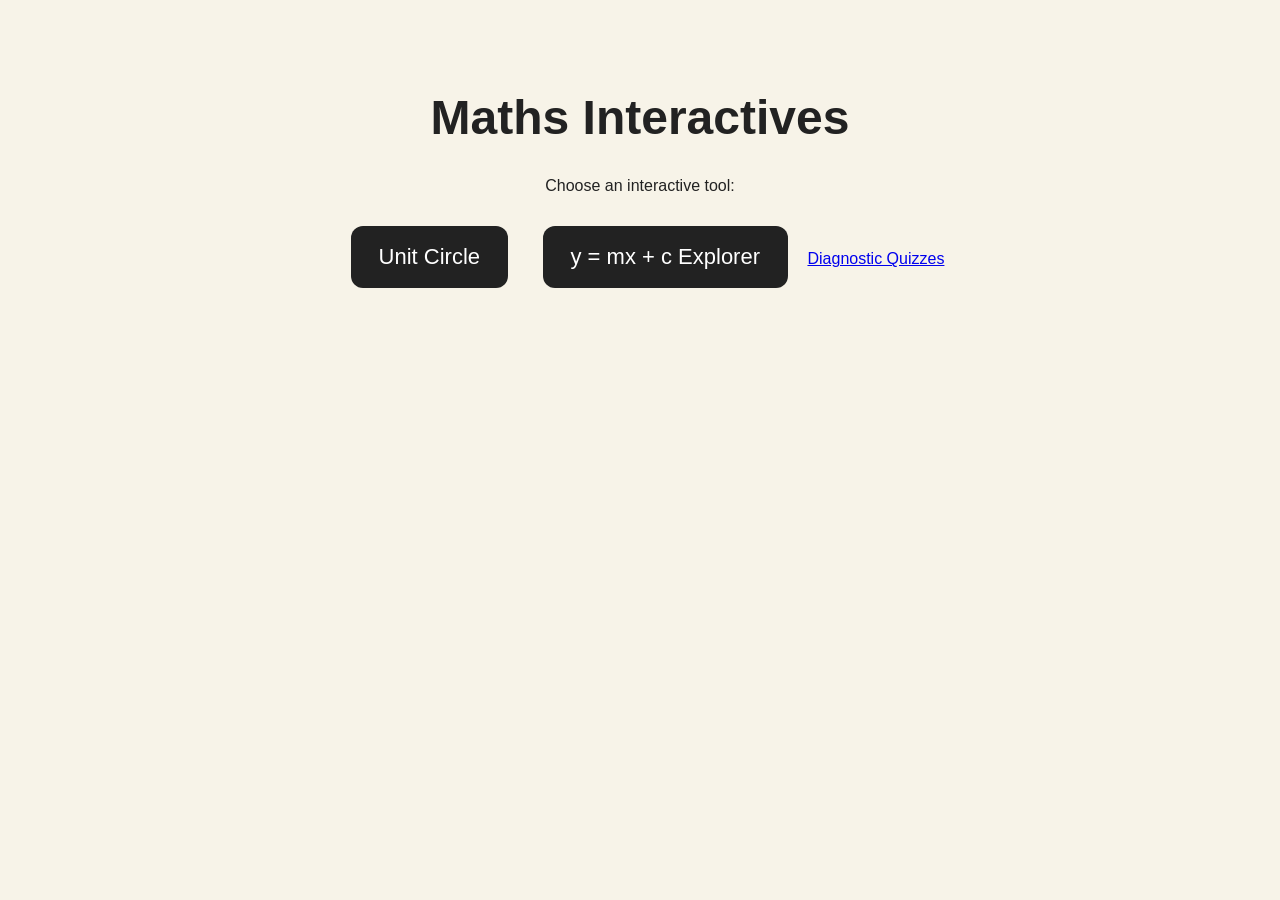
==== index.html @ bba8b6db "Update index.html" ====
<!DOCTYPE html>
<html>
<head>
  <title>Maths Interactives</title>
  <style>
    body {
      font-family: Arial, sans-serif;
      background: #f7f3e8;
      color: #222;
      text-align: center;
      padding: 50px;
    }

    h1 {
      font-size: 48px;
    }

    .button {
      display: inline-block;
      margin: 15px;
      padding: 18px 28px;
      background: #222;
      color: white;
      text-decoration: none;
      border-radius: 12px;
      font-size: 22px;
    }

    .button:hover {
      background: #555;
    }
  </style>
</head>
<body>

  <h1>Maths Interactives</h1>
  <p>Choose an interactive tool:</p>

  <a class="button" href="unit_circle_interactive_v2.html">
    Unit Circle
  </a>

  <a class="button" href="linear_graph_explorer.html">
    y = mx + c Explorer
  </a>
<a href="diagnostic-quizzes/">Diagnostic Quizzes</a>
</body>
</html>
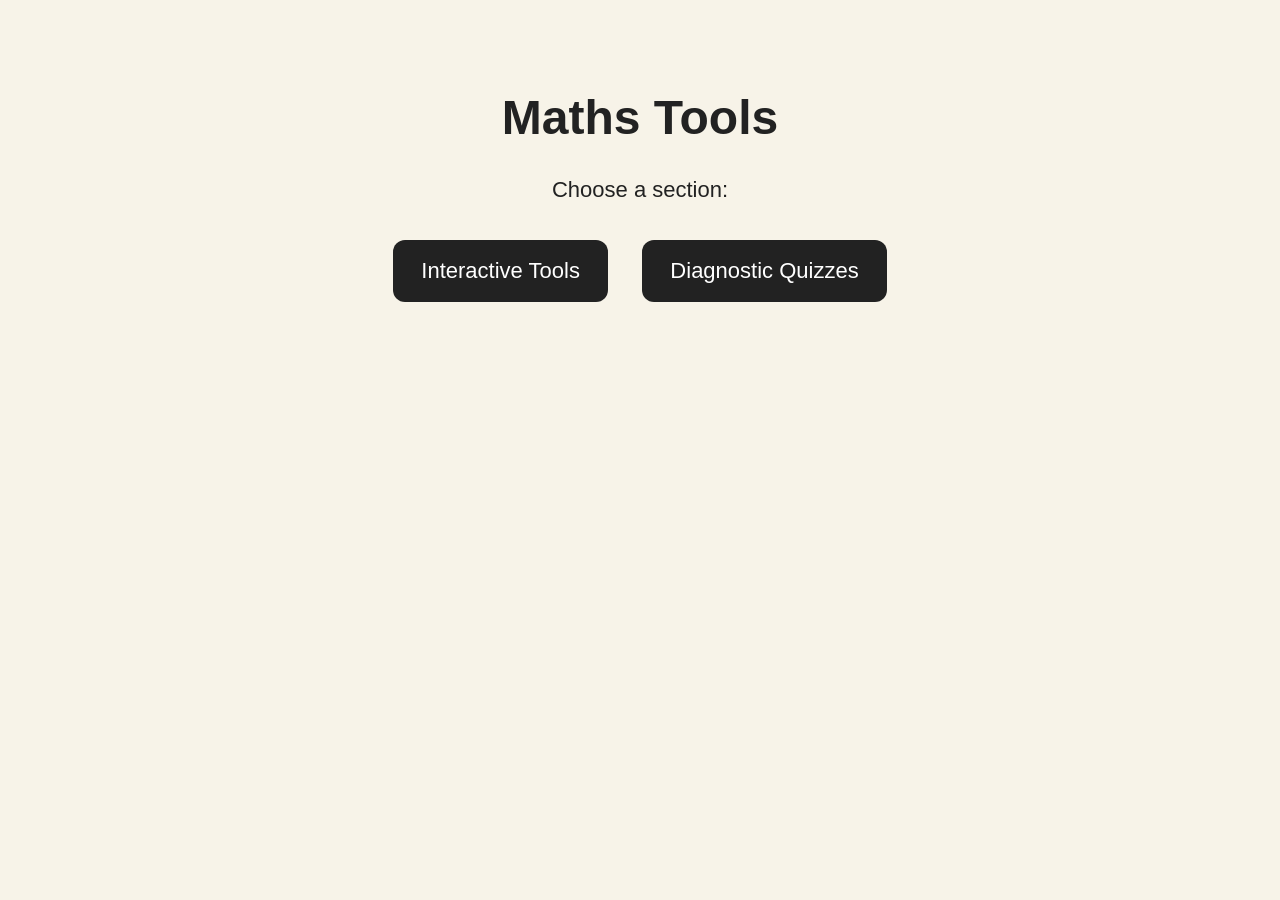
==== commit a8762b93: "Update index.html" ====
--- a/index.html
+++ b/index.html
@@ -1,7 +1,7 @@
 <!DOCTYPE html>
 <html>
 <head>
-  <title>Maths Interactives</title>
+  <title>Maths Tools</title>
   <style>
     body {
       font-family: Arial, sans-serif;
@@ -13,6 +13,10 @@
 
     h1 {
       font-size: 48px;
+    }
+
+    p {
+      font-size: 22px;
     }
 
     .button {
@@ -33,16 +37,16 @@
 </head>
 <body>
 
-  <h1>Maths Interactives</h1>
-  <p>Choose an interactive tool:</p>
+  <h1>Maths Tools</h1>
+  <p>Choose a section:</p>
 
-  <a class="button" href="unit_circle_interactive_v2.html">
-    Unit Circle
+  <a class="button" href="interactives/">
+    Interactive Tools
   </a>
 
-  <a class="button" href="linear_graph_explorer.html">
-    y = mx + c Explorer
+  <a class="button" href="diagnostic-quizzes/">
+    Diagnostic Quizzes
   </a>
-<a href="diagnostic-quizzes/">Diagnostic Quizzes</a>
+
 </body>
 </html>
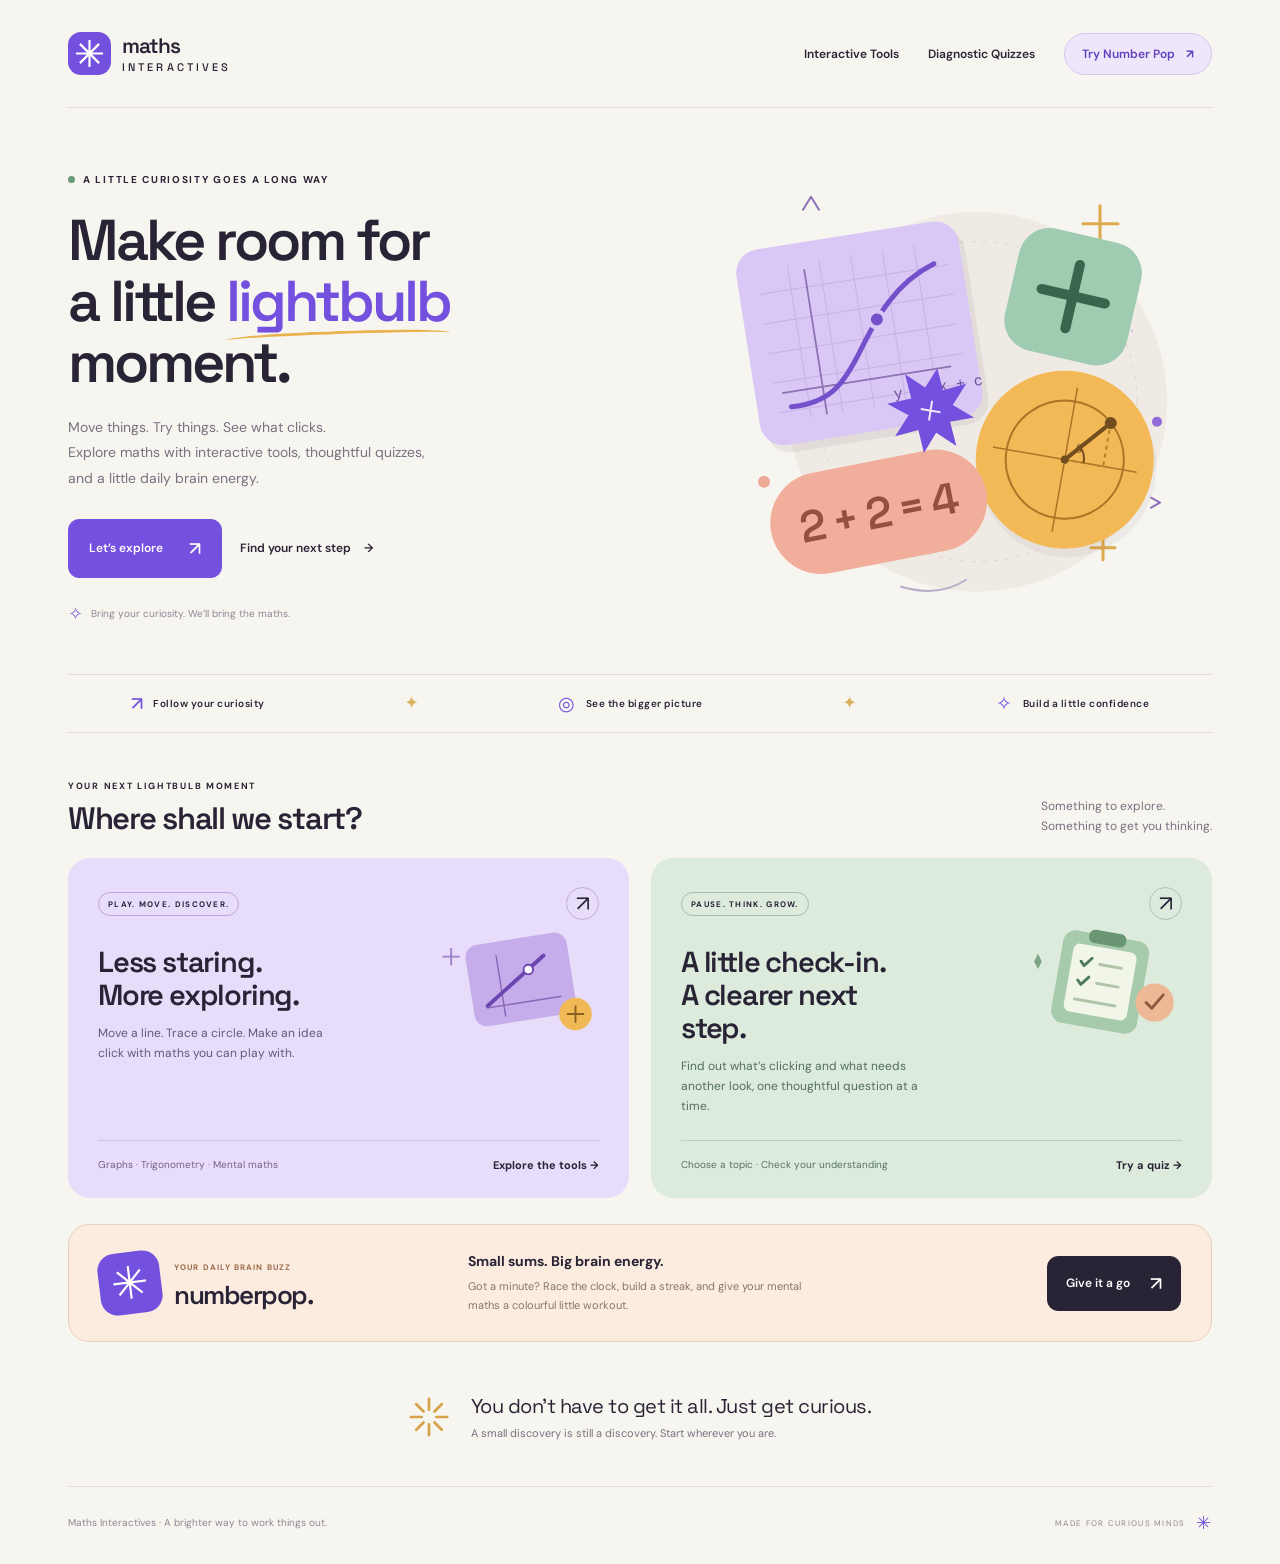
==== commit cb0e6f70: "Give homepage a colourful maths-inspired design" ====
--- a/index.html
+++ b/index.html
@@ -1,52 +1,82 @@
-<!DOCTYPE html>
-<html>
+<!doctype html>
+<html lang="en">
 <head>
-  <title>Maths Tools</title>
+  <meta charset="utf-8">
+  <meta name="viewport" content="width=device-width, initial-scale=1">
+  <meta name="theme-color" content="#f7f5ef">
+  <meta name="description" content="A brighter way to explore maths. Play with interactive tools, uncover your next step with diagnostic quizzes, and give your brain a buzz with Number Pop.">
+  <title>Maths Interactives · Make room for a little lightbulb moment</title>
+  <link rel="preconnect" href="https://fonts.googleapis.com">
+  <link rel="preconnect" href="https://fonts.gstatic.com" crossorigin>
+  <link href="https://fonts.googleapis.com/css2?family=DM+Sans:wght@400;500;600;700&family=Space+Grotesk:wght@400;500;600;700&display=swap" rel="stylesheet">
   <style>
-    body {
-      font-family: Arial, sans-serif;
-      background: #f7f3e8;
-      color: #222;
-      text-align: center;
-      padding: 50px;
-    }
-
-    h1 {
-      font-size: 48px;
-    }
-
-    p {
-      font-size: 22px;
-    }
-
-    .button {
-      display: inline-block;
-      margin: 15px;
-      padding: 18px 28px;
-      background: #222;
-      color: white;
-      text-decoration: none;
-      border-radius: 12px;
-      font-size: 22px;
-    }
-
-    .button:hover {
-      background: #555;
-    }
-  </style>
+    :root{--paper:#f7f5ef;--ink:#292336;--muted:#777180;--purple:#7450df;--lilac:#e7dcfa;--green:#dcebdc;--orange:#f2b44e;--peach:#f6b6a2;--line:#e1ddd5}
+    *{box-sizing:border-box}html{scroll-behavior:smooth}body{margin:0;background:var(--paper);color:var(--ink);font-family:'DM Sans',Arial,sans-serif;-webkit-font-smoothing:antialiased}a{color:inherit}a:focus-visible{outline:3px solid #4b2aa6;outline-offset:6px;border-radius:5px}svg{display:block}::selection{background:#dfcdfa} .wrap{max-width:1224px;padding:0 40px;margin:auto}.skip{position:absolute;top:-80px;left:15px;padding:12px;background:white;z-index:10}.skip:focus{top:12px}.site-header{height:108px;display:flex;align-items:center;justify-content:space-between;border-bottom:1px solid var(--line);gap:20px}.brand{display:flex;align-items:center;gap:11px;text-decoration:none;font-family:'Space Grotesk',Arial,sans-serif;font-weight:600;font-size:21px;letter-spacing:-.9px;line-height:1.1}.brand-icon{width:43px;height:43px;background:var(--purple);border-radius:13px;display:grid;place-items:center;flex-shrink:0}.brand-icon svg{width:29px;height:29px;stroke:#fff;stroke-width:2.4}.brand span span{display:block;font-size:11px;letter-spacing:3.1px;font-weight:500;margin-top:4px}.site-nav{display:flex;gap:29px;align-items:center;font-size:12px;font-weight:600}.site-nav a{text-decoration:none;white-space:nowrap}.site-nav a:hover{color:var(--purple)}.site-nav .nav-pop{border:1px solid #d6c7f1;border-radius:30px;padding:12px 17px;background:#eee6fa;color:#6240bd}.nav-pop b{margin-left:8px}.hero{padding:65px 0 48px;display:grid;grid-template-columns:1.1fr 1fr;gap:32px;align-items:center}.eyebrow{display:flex;align-items:center;gap:8px;font-size:10px;letter-spacing:1.7px;font-weight:700}.eyebrow .dot{width:7px;height:7px;border-radius:50%;background:#6a9b79}.hero h1{font-family:'Space Grotesk',Arial,sans-serif;font-size:clamp(43px,4.5vw,60px);font-weight:600;line-height:1.06;letter-spacing:-3px;margin:24px 0 22px}.hero h1 em{color:var(--purple);font-style:normal;position:relative;display:inline-block}.hero h1 em:after{content:'';position:absolute;left:0;right:0;height:8px;border-top:3px solid #eab24f;border-radius:50%;bottom:-10px;transform:rotate(-2deg)}.hero-copy>p{color:var(--muted);font-size:14px;line-height:1.8;max-width:380px;margin:0}.hero-actions{display:flex;gap:13px;align-items:center;flex-wrap:wrap;margin-top:28px}.button{display:inline-flex;justify-content:space-between;align-items:center;gap:26px;background:var(--purple);border:1px solid var(--purple);border-radius:11px;text-decoration:none;color:white;padding:16px 20px;font-size:12px;font-weight:600;transition:transform .18s,box-shadow .18s,background .18s}.button:hover{background:#6540cc;transform:translateY(-3px);box-shadow:0 7px 0 #7450df1a}.button b{font-size:19px;font-weight:500}.text-link{display:inline-flex;gap:13px;align-items:center;font-size:12px;text-decoration:none;font-weight:600;padding:12px 5px}.text-link:hover{color:var(--purple)}.hero-note{display:flex;gap:8px;align-items:center;margin-top:24px;font-size:10px;color:#8e8596}.hero-note span{color:#8b68d6;font-size:18px}.hero-art{width:100%;max-width:500px;justify-self:end;overflow:visible;aspect-ratio:1.12}.art-float{animation:bob 7s ease-in-out infinite;transform-box:fill-box;transform-origin:center}.art-float.slow{animation-delay:-3s;animation-duration:8s}.art-float.fast{animation-delay:-5s;animation-duration:6s}@keyframes bob{0%,100%{transform:translateY(0)}50%{transform:translateY(-7px)}}.ribbon{border-top:1px solid var(--line);border-bottom:1px solid var(--line);padding:16px 0;display:flex;justify-content:space-around;align-items:center;gap:15px;font-size:10px;font-weight:600;letter-spacing:.5px}.ribbon span{display:flex;align-items:center;gap:10px}.ribbon b{font-size:19px;color:var(--purple);font-weight:500}.ribbon .ribbon-star{color:#d8b25e;font-size:15px}.section-head{display:flex;justify-content:space-between;align-items:end;gap:20px;margin:47px 0 22px}.section-head h2{font-family:'Space Grotesk',Arial,sans-serif;font-size:31px;letter-spacing:-1.3px;line-height:1.15;margin:9px 0 0;font-weight:600}.section-head>p{font-size:12px;color:var(--muted);line-height:1.7;margin:0;max-width:235px}.tiny-label{font-size:9px;letter-spacing:1.7px;font-weight:700}.path-grid{display:grid;grid-template-columns:1fr 1fr;gap:22px}.path-card{border-radius:22px;position:relative;text-decoration:none;padding:29px 30px 26px;display:flex;flex-direction:column;overflow:hidden;transition:transform .2s,box-shadow .2s;min-height:312px}.path-card:hover{transform:translateY(-5px);box-shadow:0 12px 0 #2923360a}.tools-card{background:var(--lilac)}.quiz-card{background:var(--green)}.card-top{display:flex;justify-content:space-between;align-items:center;gap:10px}.category{font-size:8px;letter-spacing:1.3px;font-weight:700;border:1px solid #bba3df;padding:6px 9px;border-radius:20px}.quiz-card .category{border-color:#9fbea5}.round-arrow{display:grid;place-items:center;width:33px;height:33px;border:1px solid #c1acd9;border-radius:50%;font-size:22px}.quiz-card .round-arrow{border-color:#abc4af}.card-art{height:110px;position:absolute;width:178px;right:20px;top:69px;pointer-events:none}.path-card h3{font-family:'Space Grotesk',Arial,sans-serif;font-size:29px;letter-spacing:-1.2px;line-height:1.13;max-width:245px;margin:26px 0 11px;font-weight:600}.path-card>p{max-width:285px;font-size:12px;line-height:1.7;color:#655976;margin:0 0 23px;padding-right:35px;position:relative}.quiz-card>p{color:#536e5c}.card-bottom{margin-top:auto;border-top:1px solid #cfc0e4;padding-top:17px;display:flex;justify-content:space-between;align-items:center;gap:10px;font-size:10px;color:#756083}.card-bottom strong{font-size:11px;color:var(--ink);white-space:nowrap}.quiz-card .card-bottom{border-color:#bad1bd;color:#58745e}.featured{display:grid;grid-template-columns:1fr 1.35fr .65fr;gap:24px;align-items:center;margin:26px 0 40px;border:1px solid #e8cebd;background:#fbecdf;border-radius:21px;padding:27px 30px;position:relative;overflow:hidden}.featured-identity{display:flex;gap:13px;align-items:center}.featured-mark{width:62px;height:62px;border-radius:17px;background:var(--purple);display:grid;place-items:center;color:#fff;font-size:45px;transform:rotate(-7deg);font-family:'Space Grotesk',Arial,sans-serif;flex-shrink:0}.featured-identity h2{font-family:'Space Grotesk',Arial,sans-serif;font-size:26px;letter-spacing:-1.5px;margin:3px 0 0;font-weight:600}.featured .tiny-label{font-size:8px;color:#9b6a4b;letter-spacing:1.1px}.featured-copy h3{font-size:14px;margin:0 0 7px}.featured-copy p{font-size:11px;color:#8d7465;line-height:1.7;margin:0;max-width:340px}.featured .button{justify-self:end;white-space:nowrap;background:var(--ink);border-color:var(--ink);padding:14px 18px;gap:20px}.featured .button:hover{background:#493953;box-shadow:0 7px 0 #2923360c}.closing{display:flex;gap:22px;align-items:center;justify-content:center;margin:50px 0 44px}.closing svg{width:40px;height:40px;flex-shrink:0}.closing p{font-family:'Space Grotesk',Arial,sans-serif;font-size:20px;letter-spacing:-.5px;line-height:1.4;margin:0}.closing small{font-family:'DM Sans',Arial,sans-serif;display:block;font-size:11px;color:var(--muted);letter-spacing:0;margin-top:6px}.footer{border-top:1px solid var(--line);padding:24px 0 29px;display:flex;align-items:center;justify-content:space-between;font-size:10px;color:#8e8595;gap:20px}.footer a{text-decoration:none}.footer a:hover{color:var(--purple)}.footer span:last-child{font-size:8px;letter-spacing:1.3px;display:flex;gap:10px;align-items:center}.footer b{color:var(--purple);font-size:18px;font-weight:400}
+    @media(min-width:1400px){.hero{padding-top:75px;padding-bottom:60px}.hero h1{font-size:64px}.hero-art{max-width:510px}}@media(max-width:1050px){.wrap{padding:0 28px}.hero{gap:12px}.hero h1{font-size:49px}.card-art{width:128px;right:10px}.path-card h3{max-width:230px;font-size:27px}.path-card>p{max-width:265px;padding-right:30px}.featured{grid-template-columns:1fr 1.1fr;gap:24px}.featured .button{grid-column:2;justify-self:start;margin-top:-8px}.featured-identity{grid-row:1 / 3}.site-nav{gap:20px}}
+    @media(max-width:760px){.wrap{padding:0 22px}.site-header{height:95px}.brand{font-size:18px}.brand span span{font-size:9px}.brand-icon{width:37px;height:37px}.site-nav{gap:15px;font-size:10px}.site-nav .nav-pop{display:none}.hero{grid-template-columns:1fr;padding:45px 0 32px}.hero-copy{max-width:520px}.hero h1{font-size:53px;max-width:500px}.hero-copy>p{max-width:410px}.hero-art{max-width:420px;justify-self:center;margin-top:8px;max-height:330px}.hero-note{margin-top:17px}.ribbon{font-size:8px;gap:8px;justify-content:space-between}.ribbon span{gap:5px}.ribbon b{font-size:16px}.ribbon .ribbon-star{display:none}.section-head{margin-top:37px}.section-head h2{font-size:29px}.section-head>p{max-width:175px;font-size:10px}.path-card{padding:24px 22px;min-height:338px}.card-art{position:relative;top:auto;right:auto;height:70px;width:130px;margin:12px 0 0 auto}.path-card h3{margin:0 0 10px;font-size:27px}.path-card>p{padding:0;max-width:100%;font-size:11px}.card-bottom{font-size:8px;flex-wrap:wrap}.card-bottom strong{font-size:10px}.featured{padding:24px}.featured-identity{gap:10px}.featured-mark{width:48px;height:48px;font-size:36px}.featured-identity h2{font-size:23px}.featured-copy h3{font-size:12px}.featured-copy p{font-size:10px}.closing{margin:35px 0}.closing p{font-size:18px}}
+    @media(max-width:500px){.wrap{padding:0 20px}.site-header{height:auto;min-height:90px;flex-wrap:wrap;padding:20px 0;gap:17px}.brand{font-size:19px}.site-nav{gap:17px;font-size:11px;margin-left:auto}.site-nav a span{display:none}.hero{padding-top:34px}.eyebrow{font-size:8px;letter-spacing:1.2px}.hero h1{font-size:45px;letter-spacing:-2.4px;margin-top:20px}.hero-copy>p{font-size:13px;max-width:320px}.hero-actions{margin-top:23px;gap:12px}.button{padding:14px 16px;font-size:11px;gap:20px}.text-link{font-size:11px;gap:8px}.hero-art{max-height:290px;margin-top:0}.ribbon{flex-wrap:wrap;justify-content:center;gap:10px 22px;padding:14px 0}.ribbon span{font-size:8px}.section-head{align-items:start}.section-head>p{display:none}.path-grid{grid-template-columns:1fr;gap:17px}.path-card{min-height:292px;padding:24px}.card-art{position:absolute;width:145px;height:100px;top:67px;right:15px;margin:0}.path-card h3{margin-top:26px;max-width:210px;font-size:28px}.path-card>p{max-width:235px;font-size:11px;padding-right:20px;line-height:1.75}.card-bottom{flex-wrap:nowrap;font-size:8px}.featured{grid-template-columns:1fr;gap:20px;margin-top:19px;padding:25px}.featured-identity{grid-row:auto}.featured .button{grid-column:1;justify-self:stretch;margin-top:0}.featured-copy h3{font-size:14px}.featured-copy p{font-size:12px}.featured .tiny-label{font-size:8px}.featured-identity h2{font-size:28px}.closing{gap:15px;justify-content:start}.closing p{font-size:17px}.closing small{font-size:10px;line-height:1.7}.closing svg{width:32px}.footer{align-items:start;gap:17px;flex-direction:column;font-size:9px}.footer span:last-child{font-size:7px}}
+    @media(prefers-reduced-motion:reduce){html{scroll-behavior:auto}*,*:before,*:after{animation:none!important;transition:none!important}}
+  @media(max-width:390px){.path-card .card-art{width:105px;right:8px}.path-card h3{max-width:180px;font-size:26px}.path-card>p{max-width:225px}.card-bottom{flex-wrap:wrap;gap:10px}.site-nav{width:100%;justify-content:flex-end;margin-top:-5px}}
+</style>
 </head>
 <body>
-
-  <h1>Maths Tools</h1>
-  <p>Choose a section:</p>
-
-  <a class="button" href="interactives/">
-    Interactive Tools
-  </a>
-
-  <a class="button" href="diagnostic-quizzes/">
-    Diagnostic Quizzes
-  </a>
-
+<a class="skip" href="#main">Skip to content</a>
+<div class="wrap">
+  <header class="site-header">
+    <a class="brand" href="./" aria-label="Maths Interactives home"><span class="brand-icon" aria-hidden="true"><svg viewBox="0 0 32 32" fill="none"><path d="M16 1v30M1 16h30M5.4 5.4l21.2 21.2M5.4 26.6L26.6 5.4"/></svg></span><span>maths<span>INTERACTIVES</span></span></a>
+    <nav class="site-nav" aria-label="Main navigation"><a href="interactives/"><span>Interactive </span>Tools</a><a href="diagnostic-quizzes/"><span>Diagnostic </span>Quizzes</a><a class="nav-pop" href="interactives/number-pop.html">Try Number Pop <b aria-hidden="true">↗</b></a></nav>
+  </header>
+  <main id="main">
+    <section class="hero" aria-labelledby="hero-title">
+      <div class="hero-copy">
+        <div class="eyebrow"><span class="dot" aria-hidden="true"></span> A LITTLE CURIOSITY GOES A LONG WAY</div>
+        <h1 id="hero-title">Make room for<br>a little <em>lightbulb</em><br>moment.</h1>
+        <p>Move things. Try things. See what clicks.<br>Explore maths with interactive tools, thoughtful quizzes, and a little daily brain energy.</p>
+        <div class="hero-actions"><a class="button" href="interactives/">Let’s explore <b aria-hidden="true">↗</b></a><a class="text-link" href="diagnostic-quizzes/">Find your next step <span aria-hidden="true">→</span></a></div>
+        <div class="hero-note"><span aria-hidden="true">✧</span> Bring your curiosity. We’ll bring the maths.</div>
+      </div>
+      <svg class="hero-art" viewBox="0 0 500 445" fill="none" aria-hidden="true">
+        <defs><pattern id="dots" width="19" height="19" patternUnits="userSpaceOnUse"><circle cx="2" cy="2" r="1.2" fill="#cdbfe0"/></pattern><clipPath id="curveclip"><rect x="20" y="20" width="192" height="154" rx="15"/></clipPath></defs>
+        <circle cx="265" cy="225" r="190" fill="#efebe4"/><circle cx="265" cy="225" r="160" stroke="#ded6ca" stroke-dasharray="4 7"/>
+        <path d="M388 29v35m-17-17h35M391 359v24m-12-12h24" stroke="#dcaa4c" stroke-width="3" stroke-linecap="round"/>
+        <circle cx="52" cy="305" r="6" fill="#ecab97"/><circle cx="445" cy="245" r="5" fill="#916bd7"/>
+        <rect x="363" y="89" width="75" height="75" fill="url(#dots)"/>
+        <g class="art-float slow"><g transform="translate(35 58) rotate(-9 110 100)"><rect x="5" y="8" width="225" height="198" rx="24" fill="#30233d" opacity=".07"/><rect width="225" height="198" rx="24" fill="#d9c8f5"/><g clip-path="url(#curveclip)" stroke="#b39ad8" stroke-width="1"><path d="M20 45h192M20 75h192M20 105h192M20 135h192M20 165h192M52 20v154M84 20v154M116 20v154M148 20v154M180 20v154" opacity=".5"/></g><path d="M27 146h171M68 174V27" stroke="#8d73b1" stroke-width="1.8"/><path d="M34 161C73 163 89 147 111 116S156 55 197 42" stroke="#7450cb" stroke-width="5" stroke-linecap="round"/><circle cx="132" cy="88" r="8" fill="#7450cb" stroke="#d9c8f5" stroke-width="4"/><text x="137" y="169" fill="#6a4f9d" font-size="15" font-family="monospace">y = mx + c</text></g></g>
+        <g class="art-float"><g transform="translate(298 58) rotate(13 65 65)"><rect width="125" height="125" rx="31" fill="#9fcbb0"/><path d="M62 30v65M30 62h65" stroke="#37664c" stroke-width="10" stroke-linecap="round"/></g></g>
+        <g class="art-float fast"><g transform="translate(264 195) rotate(10 95 87)"><rect x="4" y="7" width="178" height="179" rx="90" fill="#30233d" opacity=".05"/><circle cx="89" cy="89" r="89" fill="#f3b957"/><circle cx="89" cy="89" r="59" stroke="#ac7526" stroke-width="2"/><path d="M16 89h146M89 16v146" stroke="#ac7526" stroke-width="1.5"/><path d="M89 89l39-44" stroke="#724d1d" stroke-width="4" stroke-linecap="round"/><path d="M89 89h39V45" stroke="#b6812c" stroke-width="2" stroke-dasharray="4 4"/><path d="M108 89a19 19 0 0 0-6-15" stroke="#724d1d" stroke-width="2"/><circle cx="128" cy="45" r="6" fill="#724d1d"/><circle cx="89" cy="89" r="4" fill="#724d1d"/><text x="98" y="80" font-size="13" fill="#724d1d" font-family="serif">θ</text></g></g>
+        <g class="art-float"><g transform="translate(57 284) rotate(-11 110 50)"><rect width="219" height="102" rx="51" fill="#f1ae9b"/><text x="109" y="67" text-anchor="middle" font-family="'Space Grotesk',sans-serif" font-size="44" font-weight="600" letter-spacing="-2" fill="#964f40">2 + 2 = 4</text></g></g>
+        <g transform="translate(220 225) rotate(9)"><path d="M0-34l9 21 22-10-10 23 23 9-23 8 10 23-22-10L0 52l-9-22-22 10 10-23-23-8 23-9-10-23 22 10z" fill="#7450df"/><path d="M-10 9h20M0-1v20" stroke="#f0e6ff" stroke-width="2"/></g>
+        <path d="M91 33l8-13 8 13M439 321l9 5-9 5" stroke="#8d70b7" stroke-width="2" stroke-linecap="round" stroke-linejoin="round"/><path d="M189 410q38 11 65-7" stroke="#b9adca" stroke-width="2" stroke-linecap="round"/>
+      </svg>
+    </section>
+    <div class="ribbon" aria-label="Ways to learn"><span><b aria-hidden="true">↗</b> Follow your curiosity</span><span class="ribbon-star" aria-hidden="true">✦</span><span><b aria-hidden="true">◎</b> See the bigger picture</span><span class="ribbon-star" aria-hidden="true">✦</span><span><b aria-hidden="true">✧</b> Build a little confidence</span></div>
+    <section aria-labelledby="path-title">
+      <div class="section-head"><div><div class="tiny-label">YOUR NEXT LIGHTBULB MOMENT</div><h2 id="path-title">Where shall we start?</h2></div><p>Something to explore.<br>Something to get you thinking.</p></div>
+      <div class="path-grid">
+        <a class="path-card tools-card" href="interactives/">
+          <div class="card-top"><span class="category">PLAY. MOVE. DISCOVER.</span><span class="round-arrow" aria-hidden="true">↗</span></div>
+          <svg class="card-art" viewBox="0 0 180 115" fill="none" aria-hidden="true"><g transform="rotate(-9 90 60)"><rect x="38" y="12" width="107" height="86" rx="13" fill="#c4adea"/><path d="M52 79h79M70 26v65" stroke="#8965b6" stroke-width="1.5"/><path d="M53 77l66-43" stroke="#6b45b1" stroke-width="4" stroke-linecap="round"/><circle cx="101" cy="46" r="5" fill="#faf6ff" stroke="#6b45b1" stroke-width="2"/></g><circle cx="148" cy="91" r="17" fill="#f1b956"/><path d="M148 82v18m-9-9h18" stroke="#8a5f21" stroke-width="2"/><path d="M18 22v18m-9-9h18" stroke="#a083ce" stroke-width="2"/></svg>
+          <h3>Less staring.<br>More exploring.</h3>
+          <p>Move a line. Trace a circle. Make an idea click with maths you can play with.</p>
+          <div class="card-bottom"><span>Graphs · Trigonometry · Mental maths</span><strong>Explore the tools <span aria-hidden="true">→</span></strong></div>
+        </a>
+        <a class="path-card quiz-card" href="diagnostic-quizzes/">
+          <div class="card-top"><span class="category">PAUSE. THINK. GROW.</span><span class="round-arrow" aria-hidden="true">↗</span></div>
+          <svg class="card-art" viewBox="0 0 180 115" fill="none" aria-hidden="true"><g transform="rotate(10 90 55)"><rect x="42" y="9" width="91" height="98" rx="13" fill="#a7c9ac"/><rect x="54" y="22" width="67" height="72" rx="7" fill="#f1f6e8"/><path d="M64 40l4 4 7-9M64 60l4 4 7-9" stroke="#507b5b" stroke-width="3" stroke-linecap="round" stroke-linejoin="round"/><path d="M84 40h23M84 60h23M64 80h43" stroke="#afc4a8" stroke-width="3" stroke-linecap="round"/><rect x="68" y="5" width="39" height="14" rx="6" fill="#6b9673"/></g><circle cx="144" cy="79" r="20" fill="#eeb897"/><path d="M135 79l6 6 12-14" stroke="#8e5941" stroke-width="3" stroke-linecap="round" stroke-linejoin="round"/><path d="M18 36l4-8 4 8-4 8z" fill="#7da484"/></svg>
+          <h3>A little check-in.<br>A clearer next step.</h3>
+          <p>Find out what’s clicking and what needs another look, one thoughtful question at a time.</p>
+          <div class="card-bottom"><span>Choose a topic · Check your understanding</span><strong>Try a quiz <span aria-hidden="true">→</span></strong></div>
+        </a>
+      </div>
+    </section>
+    <section class="featured" aria-labelledby="pop-title">
+      <div class="featured-identity"><div class="featured-mark" aria-hidden="true">✳</div><div><span class="tiny-label">YOUR DAILY BRAIN BUZZ</span><h2 id="pop-title">numberpop.</h2></div></div>
+      <div class="featured-copy"><h3>Small sums. Big brain energy.</h3><p>Got a minute? Race the clock, build a streak, and give your mental maths a colourful little workout.</p></div>
+      <a class="button" href="interactives/number-pop.html">Give it a go <b aria-hidden="true">↗</b></a>
+    </section>
+    <div class="closing"><svg viewBox="0 0 44 44" fill="none" aria-hidden="true"><path d="M22 2v12m0 16v12M2 22h12m16 0h12M8 8l8 8m12 12 8 8M8 36l8-8m12-12 8-8" stroke="#d6a249" stroke-width="3" stroke-linecap="round"/></svg><p>You don’t have to get it all. Just get curious.<small>A small discovery is still a discovery. Start wherever you are.</small></p></div>
+  </main>
+  <footer class="footer"><a href="./">Maths Interactives · A brighter way to work things out.</a><span>MADE FOR CURIOUS MINDS <b aria-hidden="true">✳</b></span></footer>
+</div>
 </body>
 </html>
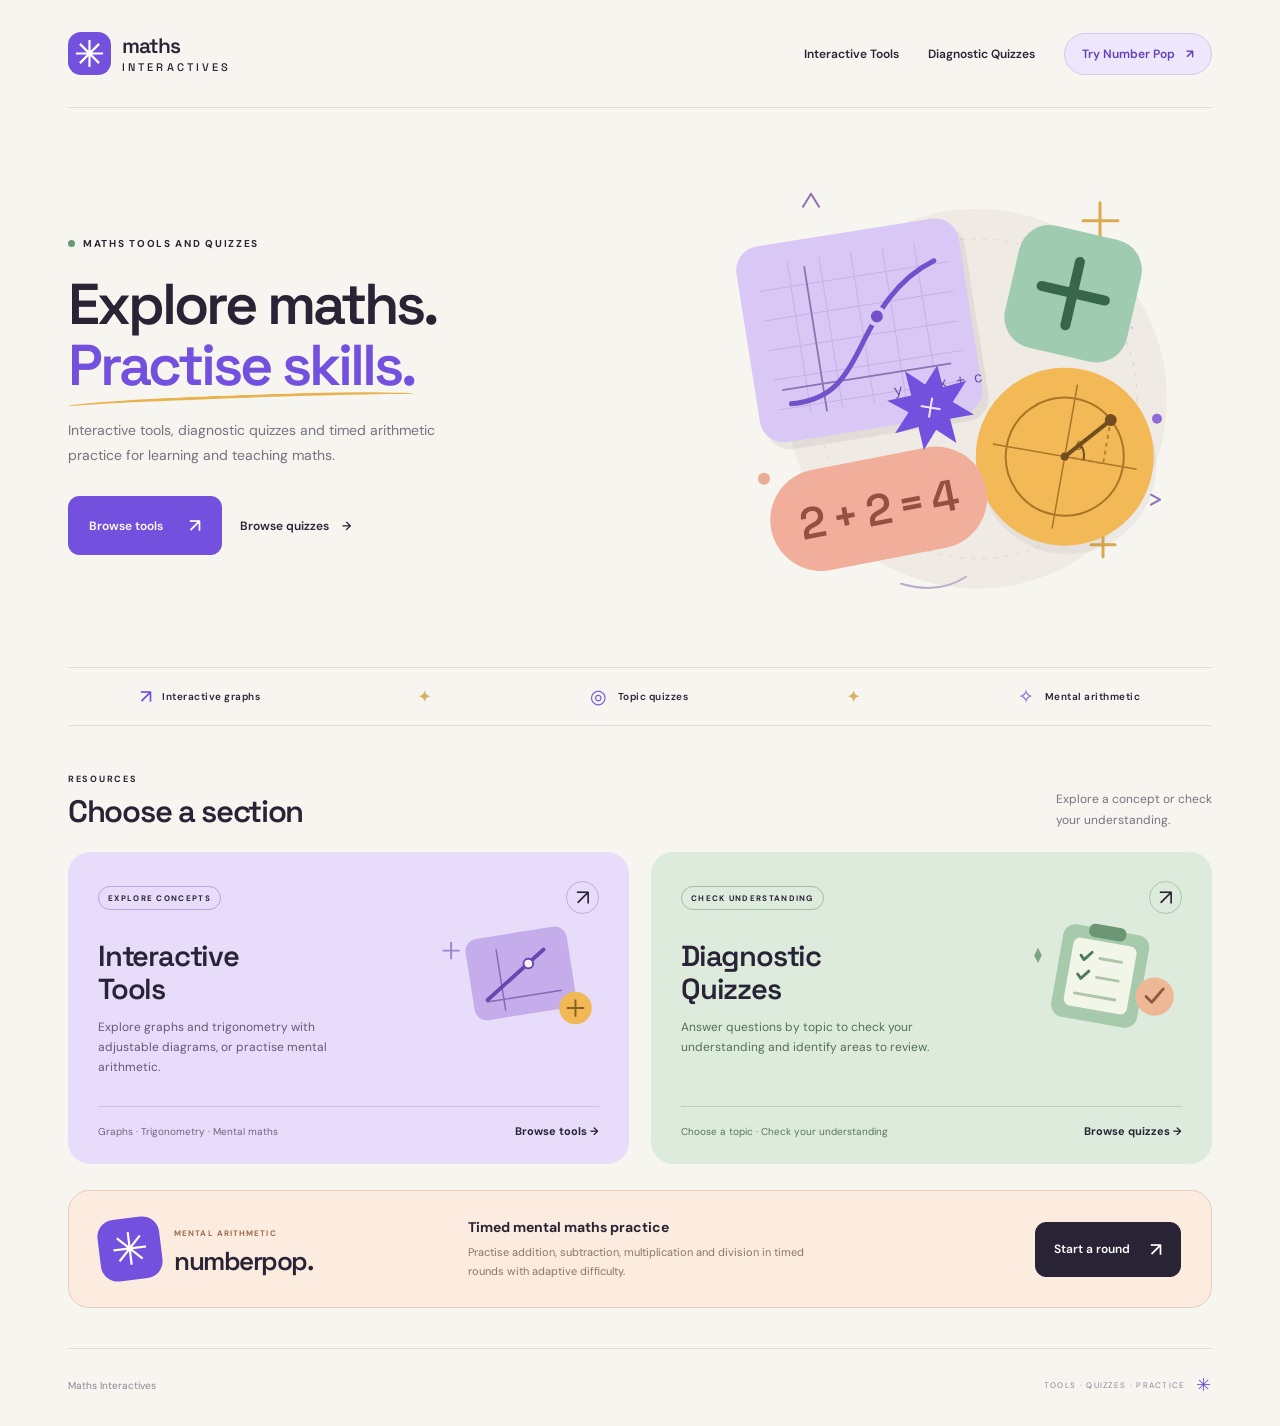
==== commit f282b02e: "Simplify homepage text and remove motivational slogans" ====
--- a/index.html
+++ b/index.html
@@ -4,8 +4,8 @@
   <meta charset="utf-8">
   <meta name="viewport" content="width=device-width, initial-scale=1">
   <meta name="theme-color" content="#f7f5ef">
-  <meta name="description" content="A brighter way to explore maths. Play with interactive tools, uncover your next step with diagnostic quizzes, and give your brain a buzz with Number Pop.">
-  <title>Maths Interactives · Make room for a little lightbulb moment</title>
+  <meta name="description" content="Interactive maths tools, diagnostic quizzes and timed mental arithmetic practice for learning and teaching.">
+  <title>Maths Interactives · Tools, quizzes and mental maths</title>
   <link rel="preconnect" href="https://fonts.googleapis.com">
   <link rel="preconnect" href="https://fonts.gstatic.com" crossorigin>
   <link href="https://fonts.googleapis.com/css2?family=DM+Sans:wght@400;500;600;700&family=Space+Grotesk:wght@400;500;600;700&display=swap" rel="stylesheet">
@@ -29,11 +29,10 @@
   <main id="main">
     <section class="hero" aria-labelledby="hero-title">
       <div class="hero-copy">
-        <div class="eyebrow"><span class="dot" aria-hidden="true"></span> A LITTLE CURIOSITY GOES A LONG WAY</div>
-        <h1 id="hero-title">Make room for<br>a little <em>lightbulb</em><br>moment.</h1>
-        <p>Move things. Try things. See what clicks.<br>Explore maths with interactive tools, thoughtful quizzes, and a little daily brain energy.</p>
-        <div class="hero-actions"><a class="button" href="interactives/">Let’s explore <b aria-hidden="true">↗</b></a><a class="text-link" href="diagnostic-quizzes/">Find your next step <span aria-hidden="true">→</span></a></div>
-        <div class="hero-note"><span aria-hidden="true">✧</span> Bring your curiosity. We’ll bring the maths.</div>
+        <div class="eyebrow"><span class="dot" aria-hidden="true"></span> MATHS TOOLS AND QUIZZES</div>
+        <h1 id="hero-title">Explore maths.<br><em>Practise skills.</em></h1>
+        <p>Interactive tools, diagnostic quizzes and timed arithmetic practice for learning and teaching maths.</p>
+        <div class="hero-actions"><a class="button" href="interactives/">Browse tools <b aria-hidden="true">↗</b></a><a class="text-link" href="diagnostic-quizzes/">Browse quizzes <span aria-hidden="true">→</span></a></div>
       </div>
       <svg class="hero-art" viewBox="0 0 500 445" fill="none" aria-hidden="true">
         <defs><pattern id="dots" width="19" height="19" patternUnits="userSpaceOnUse"><circle cx="2" cy="2" r="1.2" fill="#cdbfe0"/></pattern><clipPath id="curveclip"><rect x="20" y="20" width="192" height="154" rx="15"/></clipPath></defs>
@@ -49,34 +48,33 @@
         <path d="M91 33l8-13 8 13M439 321l9 5-9 5" stroke="#8d70b7" stroke-width="2" stroke-linecap="round" stroke-linejoin="round"/><path d="M189 410q38 11 65-7" stroke="#b9adca" stroke-width="2" stroke-linecap="round"/>
       </svg>
     </section>
-    <div class="ribbon" aria-label="Ways to learn"><span><b aria-hidden="true">↗</b> Follow your curiosity</span><span class="ribbon-star" aria-hidden="true">✦</span><span><b aria-hidden="true">◎</b> See the bigger picture</span><span class="ribbon-star" aria-hidden="true">✦</span><span><b aria-hidden="true">✧</b> Build a little confidence</span></div>
+    <div class="ribbon" aria-label="Ways to learn"><span><b aria-hidden="true">↗</b> Interactive graphs</span><span class="ribbon-star" aria-hidden="true">✦</span><span><b aria-hidden="true">◎</b> Topic quizzes</span><span class="ribbon-star" aria-hidden="true">✦</span><span><b aria-hidden="true">✧</b> Mental arithmetic</span></div>
     <section aria-labelledby="path-title">
-      <div class="section-head"><div><div class="tiny-label">YOUR NEXT LIGHTBULB MOMENT</div><h2 id="path-title">Where shall we start?</h2></div><p>Something to explore.<br>Something to get you thinking.</p></div>
+      <div class="section-head"><div><div class="tiny-label">RESOURCES</div><h2 id="path-title">Choose a section</h2></div><p>Explore a concept or check<br>your understanding.</p></div>
       <div class="path-grid">
         <a class="path-card tools-card" href="interactives/">
-          <div class="card-top"><span class="category">PLAY. MOVE. DISCOVER.</span><span class="round-arrow" aria-hidden="true">↗</span></div>
+          <div class="card-top"><span class="category">EXPLORE CONCEPTS</span><span class="round-arrow" aria-hidden="true">↗</span></div>
           <svg class="card-art" viewBox="0 0 180 115" fill="none" aria-hidden="true"><g transform="rotate(-9 90 60)"><rect x="38" y="12" width="107" height="86" rx="13" fill="#c4adea"/><path d="M52 79h79M70 26v65" stroke="#8965b6" stroke-width="1.5"/><path d="M53 77l66-43" stroke="#6b45b1" stroke-width="4" stroke-linecap="round"/><circle cx="101" cy="46" r="5" fill="#faf6ff" stroke="#6b45b1" stroke-width="2"/></g><circle cx="148" cy="91" r="17" fill="#f1b956"/><path d="M148 82v18m-9-9h18" stroke="#8a5f21" stroke-width="2"/><path d="M18 22v18m-9-9h18" stroke="#a083ce" stroke-width="2"/></svg>
-          <h3>Less staring.<br>More exploring.</h3>
-          <p>Move a line. Trace a circle. Make an idea click with maths you can play with.</p>
-          <div class="card-bottom"><span>Graphs · Trigonometry · Mental maths</span><strong>Explore the tools <span aria-hidden="true">→</span></strong></div>
+          <h3>Interactive<br>Tools</h3>
+          <p>Explore graphs and trigonometry with adjustable diagrams, or practise mental arithmetic.</p>
+          <div class="card-bottom"><span>Graphs · Trigonometry · Mental maths</span><strong>Browse tools <span aria-hidden="true">→</span></strong></div>
         </a>
         <a class="path-card quiz-card" href="diagnostic-quizzes/">
-          <div class="card-top"><span class="category">PAUSE. THINK. GROW.</span><span class="round-arrow" aria-hidden="true">↗</span></div>
+          <div class="card-top"><span class="category">CHECK UNDERSTANDING</span><span class="round-arrow" aria-hidden="true">↗</span></div>
           <svg class="card-art" viewBox="0 0 180 115" fill="none" aria-hidden="true"><g transform="rotate(10 90 55)"><rect x="42" y="9" width="91" height="98" rx="13" fill="#a7c9ac"/><rect x="54" y="22" width="67" height="72" rx="7" fill="#f1f6e8"/><path d="M64 40l4 4 7-9M64 60l4 4 7-9" stroke="#507b5b" stroke-width="3" stroke-linecap="round" stroke-linejoin="round"/><path d="M84 40h23M84 60h23M64 80h43" stroke="#afc4a8" stroke-width="3" stroke-linecap="round"/><rect x="68" y="5" width="39" height="14" rx="6" fill="#6b9673"/></g><circle cx="144" cy="79" r="20" fill="#eeb897"/><path d="M135 79l6 6 12-14" stroke="#8e5941" stroke-width="3" stroke-linecap="round" stroke-linejoin="round"/><path d="M18 36l4-8 4 8-4 8z" fill="#7da484"/></svg>
-          <h3>A little check-in.<br>A clearer next step.</h3>
-          <p>Find out what’s clicking and what needs another look, one thoughtful question at a time.</p>
-          <div class="card-bottom"><span>Choose a topic · Check your understanding</span><strong>Try a quiz <span aria-hidden="true">→</span></strong></div>
+          <h3>Diagnostic<br>Quizzes</h3>
+          <p>Answer questions by topic to check your understanding and identify areas to review.</p>
+          <div class="card-bottom"><span>Choose a topic · Check your understanding</span><strong>Browse quizzes <span aria-hidden="true">→</span></strong></div>
         </a>
       </div>
     </section>
     <section class="featured" aria-labelledby="pop-title">
-      <div class="featured-identity"><div class="featured-mark" aria-hidden="true">✳</div><div><span class="tiny-label">YOUR DAILY BRAIN BUZZ</span><h2 id="pop-title">numberpop.</h2></div></div>
-      <div class="featured-copy"><h3>Small sums. Big brain energy.</h3><p>Got a minute? Race the clock, build a streak, and give your mental maths a colourful little workout.</p></div>
-      <a class="button" href="interactives/number-pop.html">Give it a go <b aria-hidden="true">↗</b></a>
+      <div class="featured-identity"><div class="featured-mark" aria-hidden="true">✳</div><div><span class="tiny-label">MENTAL ARITHMETIC</span><h2 id="pop-title">numberpop.</h2></div></div>
+      <div class="featured-copy"><h3>Timed mental maths practice</h3><p>Practise addition, subtraction, multiplication and division in timed rounds with adaptive difficulty.</p></div>
+      <a class="button" href="interactives/number-pop.html">Start a round <b aria-hidden="true">↗</b></a>
     </section>
-    <div class="closing"><svg viewBox="0 0 44 44" fill="none" aria-hidden="true"><path d="M22 2v12m0 16v12M2 22h12m16 0h12M8 8l8 8m12 12 8 8M8 36l8-8m12-12 8-8" stroke="#d6a249" stroke-width="3" stroke-linecap="round"/></svg><p>You don’t have to get it all. Just get curious.<small>A small discovery is still a discovery. Start wherever you are.</small></p></div>
   </main>
-  <footer class="footer"><a href="./">Maths Interactives · A brighter way to work things out.</a><span>MADE FOR CURIOUS MINDS <b aria-hidden="true">✳</b></span></footer>
+  <footer class="footer"><a href="./">Maths Interactives</a><span>TOOLS · QUIZZES · PRACTICE <b aria-hidden="true">✳</b></span></footer>
 </div>
 </body>
 </html>
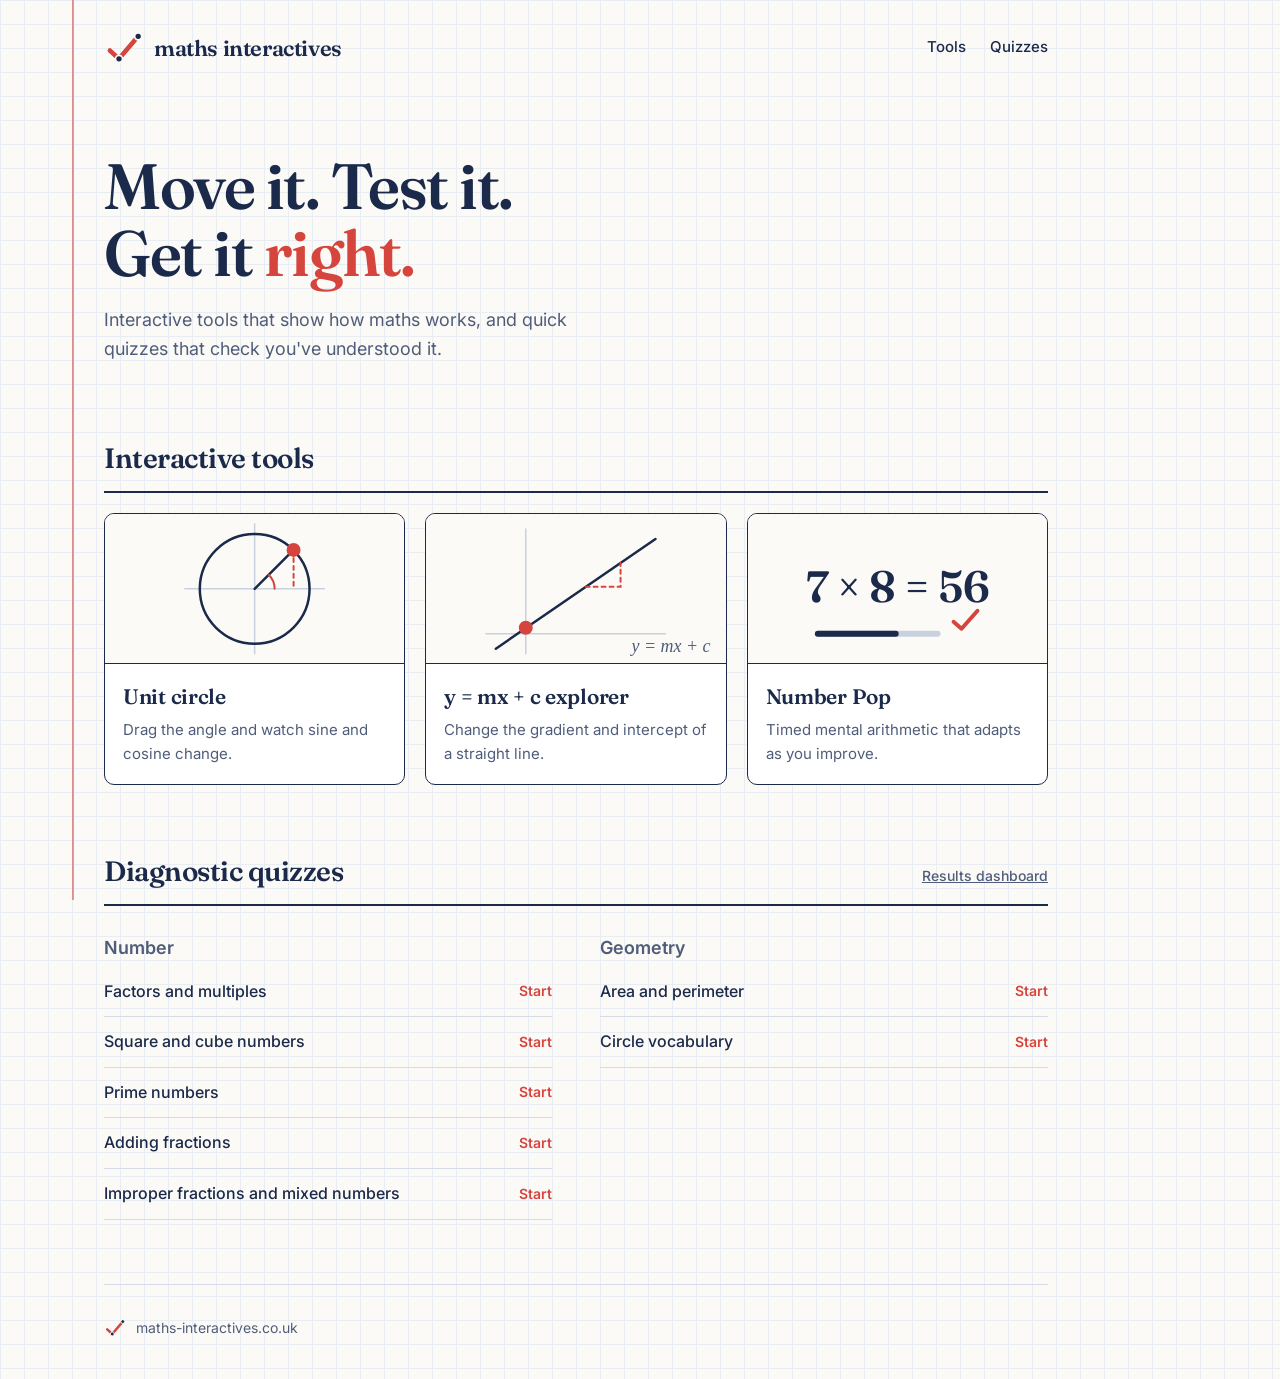
==== commit b7bf175a: "Rebrand homepage in Exercise book style with tick-graph logo Replace the generic homepage with a bra" ====
--- a/index.html
+++ b/index.html
@@ -3,78 +3,149 @@
 <head>
   <meta charset="utf-8">
   <meta name="viewport" content="width=device-width, initial-scale=1">
-  <meta name="theme-color" content="#f7f5ef">
-  <meta name="description" content="Interactive maths tools, diagnostic quizzes and timed mental arithmetic practice for learning and teaching.">
-  <title>Maths Interactives · Tools, quizzes and mental maths</title>
+  <meta name="theme-color" content="#FBFAF6">
+  <meta name="description" content="Interactive maths tools and diagnostic quizzes for learning and teaching maths.">
+  <title>Maths Interactives</title>
+  <link rel="icon" href="assets/favicon.svg" type="image/svg+xml">
   <link rel="preconnect" href="https://fonts.googleapis.com">
   <link rel="preconnect" href="https://fonts.gstatic.com" crossorigin>
-  <link href="https://fonts.googleapis.com/css2?family=DM+Sans:wght@400;500;600;700&family=Space+Grotesk:wght@400;500;600;700&display=swap" rel="stylesheet">
+  <link href="https://fonts.googleapis.com/css2?family=Fraunces:opsz,wght@9..144,500;9..144,600&family=Inter:wght@400;500;600&display=swap" rel="stylesheet">
   <style>
-    :root{--paper:#f7f5ef;--ink:#292336;--muted:#777180;--purple:#7450df;--lilac:#e7dcfa;--green:#dcebdc;--orange:#f2b44e;--peach:#f6b6a2;--line:#e1ddd5}
-    *{box-sizing:border-box}html{scroll-behavior:smooth}body{margin:0;background:var(--paper);color:var(--ink);font-family:'DM Sans',Arial,sans-serif;-webkit-font-smoothing:antialiased}a{color:inherit}a:focus-visible{outline:3px solid #4b2aa6;outline-offset:6px;border-radius:5px}svg{display:block}::selection{background:#dfcdfa} .wrap{max-width:1224px;padding:0 40px;margin:auto}.skip{position:absolute;top:-80px;left:15px;padding:12px;background:white;z-index:10}.skip:focus{top:12px}.site-header{height:108px;display:flex;align-items:center;justify-content:space-between;border-bottom:1px solid var(--line);gap:20px}.brand{display:flex;align-items:center;gap:11px;text-decoration:none;font-family:'Space Grotesk',Arial,sans-serif;font-weight:600;font-size:21px;letter-spacing:-.9px;line-height:1.1}.brand-icon{width:43px;height:43px;background:var(--purple);border-radius:13px;display:grid;place-items:center;flex-shrink:0}.brand-icon svg{width:29px;height:29px;stroke:#fff;stroke-width:2.4}.brand span span{display:block;font-size:11px;letter-spacing:3.1px;font-weight:500;margin-top:4px}.site-nav{display:flex;gap:29px;align-items:center;font-size:12px;font-weight:600}.site-nav a{text-decoration:none;white-space:nowrap}.site-nav a:hover{color:var(--purple)}.site-nav .nav-pop{border:1px solid #d6c7f1;border-radius:30px;padding:12px 17px;background:#eee6fa;color:#6240bd}.nav-pop b{margin-left:8px}.hero{padding:65px 0 48px;display:grid;grid-template-columns:1.1fr 1fr;gap:32px;align-items:center}.eyebrow{display:flex;align-items:center;gap:8px;font-size:10px;letter-spacing:1.7px;font-weight:700}.eyebrow .dot{width:7px;height:7px;border-radius:50%;background:#6a9b79}.hero h1{font-family:'Space Grotesk',Arial,sans-serif;font-size:clamp(43px,4.5vw,60px);font-weight:600;line-height:1.06;letter-spacing:-3px;margin:24px 0 22px}.hero h1 em{color:var(--purple);font-style:normal;position:relative;display:inline-block}.hero h1 em:after{content:'';position:absolute;left:0;right:0;height:8px;border-top:3px solid #eab24f;border-radius:50%;bottom:-10px;transform:rotate(-2deg)}.hero-copy>p{color:var(--muted);font-size:14px;line-height:1.8;max-width:380px;margin:0}.hero-actions{display:flex;gap:13px;align-items:center;flex-wrap:wrap;margin-top:28px}.button{display:inline-flex;justify-content:space-between;align-items:center;gap:26px;background:var(--purple);border:1px solid var(--purple);border-radius:11px;text-decoration:none;color:white;padding:16px 20px;font-size:12px;font-weight:600;transition:transform .18s,box-shadow .18s,background .18s}.button:hover{background:#6540cc;transform:translateY(-3px);box-shadow:0 7px 0 #7450df1a}.button b{font-size:19px;font-weight:500}.text-link{display:inline-flex;gap:13px;align-items:center;font-size:12px;text-decoration:none;font-weight:600;padding:12px 5px}.text-link:hover{color:var(--purple)}.hero-note{display:flex;gap:8px;align-items:center;margin-top:24px;font-size:10px;color:#8e8596}.hero-note span{color:#8b68d6;font-size:18px}.hero-art{width:100%;max-width:500px;justify-self:end;overflow:visible;aspect-ratio:1.12}.art-float{animation:bob 7s ease-in-out infinite;transform-box:fill-box;transform-origin:center}.art-float.slow{animation-delay:-3s;animation-duration:8s}.art-float.fast{animation-delay:-5s;animation-duration:6s}@keyframes bob{0%,100%{transform:translateY(0)}50%{transform:translateY(-7px)}}.ribbon{border-top:1px solid var(--line);border-bottom:1px solid var(--line);padding:16px 0;display:flex;justify-content:space-around;align-items:center;gap:15px;font-size:10px;font-weight:600;letter-spacing:.5px}.ribbon span{display:flex;align-items:center;gap:10px}.ribbon b{font-size:19px;color:var(--purple);font-weight:500}.ribbon .ribbon-star{color:#d8b25e;font-size:15px}.section-head{display:flex;justify-content:space-between;align-items:end;gap:20px;margin:47px 0 22px}.section-head h2{font-family:'Space Grotesk',Arial,sans-serif;font-size:31px;letter-spacing:-1.3px;line-height:1.15;margin:9px 0 0;font-weight:600}.section-head>p{font-size:12px;color:var(--muted);line-height:1.7;margin:0;max-width:235px}.tiny-label{font-size:9px;letter-spacing:1.7px;font-weight:700}.path-grid{display:grid;grid-template-columns:1fr 1fr;gap:22px}.path-card{border-radius:22px;position:relative;text-decoration:none;padding:29px 30px 26px;display:flex;flex-direction:column;overflow:hidden;transition:transform .2s,box-shadow .2s;min-height:312px}.path-card:hover{transform:translateY(-5px);box-shadow:0 12px 0 #2923360a}.tools-card{background:var(--lilac)}.quiz-card{background:var(--green)}.card-top{display:flex;justify-content:space-between;align-items:center;gap:10px}.category{font-size:8px;letter-spacing:1.3px;font-weight:700;border:1px solid #bba3df;padding:6px 9px;border-radius:20px}.quiz-card .category{border-color:#9fbea5}.round-arrow{display:grid;place-items:center;width:33px;height:33px;border:1px solid #c1acd9;border-radius:50%;font-size:22px}.quiz-card .round-arrow{border-color:#abc4af}.card-art{height:110px;position:absolute;width:178px;right:20px;top:69px;pointer-events:none}.path-card h3{font-family:'Space Grotesk',Arial,sans-serif;font-size:29px;letter-spacing:-1.2px;line-height:1.13;max-width:245px;margin:26px 0 11px;font-weight:600}.path-card>p{max-width:285px;font-size:12px;line-height:1.7;color:#655976;margin:0 0 23px;padding-right:35px;position:relative}.quiz-card>p{color:#536e5c}.card-bottom{margin-top:auto;border-top:1px solid #cfc0e4;padding-top:17px;display:flex;justify-content:space-between;align-items:center;gap:10px;font-size:10px;color:#756083}.card-bottom strong{font-size:11px;color:var(--ink);white-space:nowrap}.quiz-card .card-bottom{border-color:#bad1bd;color:#58745e}.featured{display:grid;grid-template-columns:1fr 1.35fr .65fr;gap:24px;align-items:center;margin:26px 0 40px;border:1px solid #e8cebd;background:#fbecdf;border-radius:21px;padding:27px 30px;position:relative;overflow:hidden}.featured-identity{display:flex;gap:13px;align-items:center}.featured-mark{width:62px;height:62px;border-radius:17px;background:var(--purple);display:grid;place-items:center;color:#fff;font-size:45px;transform:rotate(-7deg);font-family:'Space Grotesk',Arial,sans-serif;flex-shrink:0}.featured-identity h2{font-family:'Space Grotesk',Arial,sans-serif;font-size:26px;letter-spacing:-1.5px;margin:3px 0 0;font-weight:600}.featured .tiny-label{font-size:8px;color:#9b6a4b;letter-spacing:1.1px}.featured-copy h3{font-size:14px;margin:0 0 7px}.featured-copy p{font-size:11px;color:#8d7465;line-height:1.7;margin:0;max-width:340px}.featured .button{justify-self:end;white-space:nowrap;background:var(--ink);border-color:var(--ink);padding:14px 18px;gap:20px}.featured .button:hover{background:#493953;box-shadow:0 7px 0 #2923360c}.closing{display:flex;gap:22px;align-items:center;justify-content:center;margin:50px 0 44px}.closing svg{width:40px;height:40px;flex-shrink:0}.closing p{font-family:'Space Grotesk',Arial,sans-serif;font-size:20px;letter-spacing:-.5px;line-height:1.4;margin:0}.closing small{font-family:'DM Sans',Arial,sans-serif;display:block;font-size:11px;color:var(--muted);letter-spacing:0;margin-top:6px}.footer{border-top:1px solid var(--line);padding:24px 0 29px;display:flex;align-items:center;justify-content:space-between;font-size:10px;color:#8e8595;gap:20px}.footer a{text-decoration:none}.footer a:hover{color:var(--purple)}.footer span:last-child{font-size:8px;letter-spacing:1.3px;display:flex;gap:10px;align-items:center}.footer b{color:var(--purple);font-size:18px;font-weight:400}
-    @media(min-width:1400px){.hero{padding-top:75px;padding-bottom:60px}.hero h1{font-size:64px}.hero-art{max-width:510px}}@media(max-width:1050px){.wrap{padding:0 28px}.hero{gap:12px}.hero h1{font-size:49px}.card-art{width:128px;right:10px}.path-card h3{max-width:230px;font-size:27px}.path-card>p{max-width:265px;padding-right:30px}.featured{grid-template-columns:1fr 1.1fr;gap:24px}.featured .button{grid-column:2;justify-self:start;margin-top:-8px}.featured-identity{grid-row:1 / 3}.site-nav{gap:20px}}
-    @media(max-width:760px){.wrap{padding:0 22px}.site-header{height:95px}.brand{font-size:18px}.brand span span{font-size:9px}.brand-icon{width:37px;height:37px}.site-nav{gap:15px;font-size:10px}.site-nav .nav-pop{display:none}.hero{grid-template-columns:1fr;padding:45px 0 32px}.hero-copy{max-width:520px}.hero h1{font-size:53px;max-width:500px}.hero-copy>p{max-width:410px}.hero-art{max-width:420px;justify-self:center;margin-top:8px;max-height:330px}.hero-note{margin-top:17px}.ribbon{font-size:8px;gap:8px;justify-content:space-between}.ribbon span{gap:5px}.ribbon b{font-size:16px}.ribbon .ribbon-star{display:none}.section-head{margin-top:37px}.section-head h2{font-size:29px}.section-head>p{max-width:175px;font-size:10px}.path-card{padding:24px 22px;min-height:338px}.card-art{position:relative;top:auto;right:auto;height:70px;width:130px;margin:12px 0 0 auto}.path-card h3{margin:0 0 10px;font-size:27px}.path-card>p{padding:0;max-width:100%;font-size:11px}.card-bottom{font-size:8px;flex-wrap:wrap}.card-bottom strong{font-size:10px}.featured{padding:24px}.featured-identity{gap:10px}.featured-mark{width:48px;height:48px;font-size:36px}.featured-identity h2{font-size:23px}.featured-copy h3{font-size:12px}.featured-copy p{font-size:10px}.closing{margin:35px 0}.closing p{font-size:18px}}
-    @media(max-width:500px){.wrap{padding:0 20px}.site-header{height:auto;min-height:90px;flex-wrap:wrap;padding:20px 0;gap:17px}.brand{font-size:19px}.site-nav{gap:17px;font-size:11px;margin-left:auto}.site-nav a span{display:none}.hero{padding-top:34px}.eyebrow{font-size:8px;letter-spacing:1.2px}.hero h1{font-size:45px;letter-spacing:-2.4px;margin-top:20px}.hero-copy>p{font-size:13px;max-width:320px}.hero-actions{margin-top:23px;gap:12px}.button{padding:14px 16px;font-size:11px;gap:20px}.text-link{font-size:11px;gap:8px}.hero-art{max-height:290px;margin-top:0}.ribbon{flex-wrap:wrap;justify-content:center;gap:10px 22px;padding:14px 0}.ribbon span{font-size:8px}.section-head{align-items:start}.section-head>p{display:none}.path-grid{grid-template-columns:1fr;gap:17px}.path-card{min-height:292px;padding:24px}.card-art{position:absolute;width:145px;height:100px;top:67px;right:15px;margin:0}.path-card h3{margin-top:26px;max-width:210px;font-size:28px}.path-card>p{max-width:235px;font-size:11px;padding-right:20px;line-height:1.75}.card-bottom{flex-wrap:nowrap;font-size:8px}.featured{grid-template-columns:1fr;gap:20px;margin-top:19px;padding:25px}.featured-identity{grid-row:auto}.featured .button{grid-column:1;justify-self:stretch;margin-top:0}.featured-copy h3{font-size:14px}.featured-copy p{font-size:12px}.featured .tiny-label{font-size:8px}.featured-identity h2{font-size:28px}.closing{gap:15px;justify-content:start}.closing p{font-size:17px}.closing small{font-size:10px;line-height:1.7}.closing svg{width:32px}.footer{align-items:start;gap:17px;flex-direction:column;font-size:9px}.footer span:last-child{font-size:7px}}
-    @media(prefers-reduced-motion:reduce){html{scroll-behavior:auto}*,*:before,*:after{animation:none!important;transition:none!important}}
-  @media(max-width:390px){.path-card .card-art{width:105px;right:8px}.path-card h3{max-width:180px;font-size:26px}.path-card>p{max-width:225px}.card-bottom{flex-wrap:wrap;gap:10px}.site-nav{width:100%;justify-content:flex-end;margin-top:-5px}}
-</style>
+    :root{
+      --paper:#FBFAF6; --grid:#E8ECF3; --ink:#1B2A4A; --ink-soft:#4F5D7A; --red:#D6453D;
+      --rule:#D5DCE8; --card:#FFFFFF;
+      --margin:72px; --serif:'Fraunces',Georgia,serif; --sans:'Inter',system-ui,sans-serif;
+    }
+    *{box-sizing:border-box}
+    body{
+      margin:0; color:var(--ink); font-family:var(--sans); font-size:16px; line-height:1.6;
+      background-color:var(--paper);
+      background-image:linear-gradient(var(--grid) 1px,transparent 1px),linear-gradient(90deg,var(--grid) 1px,transparent 1px);
+      background-size:24px 24px;
+      -webkit-font-smoothing:antialiased;
+    }
+    /* The red margin line of an exercise book */
+    body::before{content:"";position:fixed;top:0;bottom:0;left:var(--margin);width:2px;background:var(--red);opacity:.55;pointer-events:none}
+    a{color:inherit}
+    a:focus-visible{outline:3px solid var(--red);outline-offset:3px;border-radius:4px}
+    .skip{position:absolute;left:-999px;top:8px;background:var(--card);padding:8px 12px}.skip:focus{left:calc(var(--margin) + 16px)}
+    .page{max-width:1080px;padding:0 32px 0 calc(var(--margin) + 32px)}
+
+    header{display:flex;align-items:center;justify-content:space-between;gap:16px;padding:28px 0}
+    .brand{display:flex;align-items:center;gap:10px;text-decoration:none}
+    .brand img{width:40px;height:40px}
+    .brand span{font-family:var(--serif);font-weight:600;font-size:22px;letter-spacing:-.4px;white-space:nowrap;line-height:1}
+    nav{display:flex;gap:24px;font-weight:500;font-size:15px}
+    nav a{text-decoration:none;padding:6px 0;border-bottom:2px solid transparent}
+    nav a:hover{border-color:var(--red)}
+
+    .intro{padding:56px 0 48px;max-width:640px}
+    h1{font-family:var(--serif);font-weight:600;font-size:clamp(40px,6vw,64px);line-height:1.05;letter-spacing:-1.5px;margin:0 0 20px}
+    h1 .tick{color:var(--red)}
+    .intro p{font-size:18px;color:var(--ink-soft);margin:0;max-width:480px}
+
+    section{padding:24px 0 40px}
+    .section-head{display:flex;align-items:baseline;justify-content:space-between;gap:16px;border-bottom:2px solid var(--ink);padding-bottom:10px;margin-bottom:20px}
+    h2{font-family:var(--serif);font-weight:600;font-size:28px;letter-spacing:-.5px;margin:0}
+    .section-head a{font-size:14px;font-weight:500;color:var(--ink-soft)}
+    .section-head a:hover{color:var(--red)}
+
+    .tools{display:grid;grid-template-columns:repeat(3,minmax(0,1fr));gap:20px}
+    .tool{display:flex;flex-direction:column;background:var(--card);border:1.5px solid var(--ink);border-radius:10px;text-decoration:none;overflow:hidden;transition:transform .15s,box-shadow .15s}
+    .tool:hover{transform:translate(-2px,-2px);box-shadow:4px 4px 0 var(--ink)}
+    .tool svg{display:block;width:100%;height:auto;border-bottom:1.5px solid var(--ink);background:var(--paper)}
+    .tool div{padding:16px 18px 18px}
+    h3{font-family:var(--serif);font-weight:600;font-size:21px;letter-spacing:-.3px;margin:0 0 4px}
+    .tool p{margin:0;font-size:15px;color:var(--ink-soft)}
+
+    .topics{display:grid;grid-template-columns:repeat(2,minmax(0,1fr));gap:12px 48px}
+    .topic h3{font-size:18px;margin:8px 0 4px;color:var(--ink-soft);font-family:var(--sans);font-weight:600;letter-spacing:0;text-transform:none}
+    .topic ol{list-style:none;margin:0;padding:0}
+    .topic a{display:flex;justify-content:space-between;align-items:center;gap:16px;padding:12px 0;border-bottom:1px solid var(--rule);text-decoration:none;font-weight:500}
+    .topic a::after{content:"Start";flex-shrink:0;font-size:14px;color:var(--red);font-weight:600}
+    .topic a:hover{color:var(--red)}
+
+    footer{display:flex;align-items:center;gap:10px;padding:32px 0 40px;margin-top:24px;border-top:1px solid var(--rule);font-size:14px;color:var(--ink-soft)}
+    footer img{width:22px;height:22px}
+
+    @media (max-width:860px){
+      .tools{grid-template-columns:1fr 1fr}
+      .topics{grid-template-columns:1fr}
+    }
+    @media (max-width:600px){
+      :root{--margin:20px}
+      .page{padding:0 16px 0 calc(var(--margin) + 16px)}
+      header{padding:20px 0}
+      .brand img{width:32px;height:32px}
+      .brand span{font-size:18px}
+      nav{gap:16px;font-size:14px}
+      .intro{padding:32px 0 28px}
+      .intro p{font-size:16px}
+      .tools{grid-template-columns:1fr}
+      .tool svg{height:120px}
+      h2{font-size:24px}
+    }
+    @media (max-width:340px){ .brand span{display:none} }
+    @media (prefers-reduced-motion:reduce){ .tool{transition:none} }
+  </style>
 </head>
 <body>
 <a class="skip" href="#main">Skip to content</a>
-<div class="wrap">
-  <header class="site-header">
-    <a class="brand" href="./" aria-label="Maths Interactives home"><span class="brand-icon" aria-hidden="true"><svg viewBox="0 0 32 32" fill="none"><path d="M16 1v30M1 16h30M5.4 5.4l21.2 21.2M5.4 26.6L26.6 5.4"/></svg></span><span>maths<span>INTERACTIVES</span></span></a>
-    <nav class="site-nav" aria-label="Main navigation"><a href="interactives/"><span>Interactive </span>Tools</a><a href="diagnostic-quizzes/"><span>Diagnostic </span>Quizzes</a><a class="nav-pop" href="interactives/number-pop.html">Try Number Pop <b aria-hidden="true">↗</b></a></nav>
+<div class="page">
+  <header>
+    <a class="brand" href="./"><img src="assets/logo-mark.svg" alt=""><span>maths interactives</span></a>
+    <nav aria-label="Main"><a href="#tools">Tools</a><a href="#quizzes">Quizzes</a></nav>
   </header>
+
   <main id="main">
-    <section class="hero" aria-labelledby="hero-title">
-      <div class="hero-copy">
-        <div class="eyebrow"><span class="dot" aria-hidden="true"></span> MATHS TOOLS AND QUIZZES</div>
-        <h1 id="hero-title">Explore maths.<br><em>Practise skills.</em></h1>
-        <p>Interactive tools, diagnostic quizzes and timed arithmetic practice for learning and teaching maths.</p>
-        <div class="hero-actions"><a class="button" href="interactives/">Browse tools <b aria-hidden="true">↗</b></a><a class="text-link" href="diagnostic-quizzes/">Browse quizzes <span aria-hidden="true">→</span></a></div>
-      </div>
-      <svg class="hero-art" viewBox="0 0 500 445" fill="none" aria-hidden="true">
-        <defs><pattern id="dots" width="19" height="19" patternUnits="userSpaceOnUse"><circle cx="2" cy="2" r="1.2" fill="#cdbfe0"/></pattern><clipPath id="curveclip"><rect x="20" y="20" width="192" height="154" rx="15"/></clipPath></defs>
-        <circle cx="265" cy="225" r="190" fill="#efebe4"/><circle cx="265" cy="225" r="160" stroke="#ded6ca" stroke-dasharray="4 7"/>
-        <path d="M388 29v35m-17-17h35M391 359v24m-12-12h24" stroke="#dcaa4c" stroke-width="3" stroke-linecap="round"/>
-        <circle cx="52" cy="305" r="6" fill="#ecab97"/><circle cx="445" cy="245" r="5" fill="#916bd7"/>
-        <rect x="363" y="89" width="75" height="75" fill="url(#dots)"/>
-        <g class="art-float slow"><g transform="translate(35 58) rotate(-9 110 100)"><rect x="5" y="8" width="225" height="198" rx="24" fill="#30233d" opacity=".07"/><rect width="225" height="198" rx="24" fill="#d9c8f5"/><g clip-path="url(#curveclip)" stroke="#b39ad8" stroke-width="1"><path d="M20 45h192M20 75h192M20 105h192M20 135h192M20 165h192M52 20v154M84 20v154M116 20v154M148 20v154M180 20v154" opacity=".5"/></g><path d="M27 146h171M68 174V27" stroke="#8d73b1" stroke-width="1.8"/><path d="M34 161C73 163 89 147 111 116S156 55 197 42" stroke="#7450cb" stroke-width="5" stroke-linecap="round"/><circle cx="132" cy="88" r="8" fill="#7450cb" stroke="#d9c8f5" stroke-width="4"/><text x="137" y="169" fill="#6a4f9d" font-size="15" font-family="monospace">y = mx + c</text></g></g>
-        <g class="art-float"><g transform="translate(298 58) rotate(13 65 65)"><rect width="125" height="125" rx="31" fill="#9fcbb0"/><path d="M62 30v65M30 62h65" stroke="#37664c" stroke-width="10" stroke-linecap="round"/></g></g>
-        <g class="art-float fast"><g transform="translate(264 195) rotate(10 95 87)"><rect x="4" y="7" width="178" height="179" rx="90" fill="#30233d" opacity=".05"/><circle cx="89" cy="89" r="89" fill="#f3b957"/><circle cx="89" cy="89" r="59" stroke="#ac7526" stroke-width="2"/><path d="M16 89h146M89 16v146" stroke="#ac7526" stroke-width="1.5"/><path d="M89 89l39-44" stroke="#724d1d" stroke-width="4" stroke-linecap="round"/><path d="M89 89h39V45" stroke="#b6812c" stroke-width="2" stroke-dasharray="4 4"/><path d="M108 89a19 19 0 0 0-6-15" stroke="#724d1d" stroke-width="2"/><circle cx="128" cy="45" r="6" fill="#724d1d"/><circle cx="89" cy="89" r="4" fill="#724d1d"/><text x="98" y="80" font-size="13" fill="#724d1d" font-family="serif">θ</text></g></g>
-        <g class="art-float"><g transform="translate(57 284) rotate(-11 110 50)"><rect width="219" height="102" rx="51" fill="#f1ae9b"/><text x="109" y="67" text-anchor="middle" font-family="'Space Grotesk',sans-serif" font-size="44" font-weight="600" letter-spacing="-2" fill="#964f40">2 + 2 = 4</text></g></g>
-        <g transform="translate(220 225) rotate(9)"><path d="M0-34l9 21 22-10-10 23 23 9-23 8 10 23-22-10L0 52l-9-22-22 10 10-23-23-8 23-9-10-23 22 10z" fill="#7450df"/><path d="M-10 9h20M0-1v20" stroke="#f0e6ff" stroke-width="2"/></g>
-        <path d="M91 33l8-13 8 13M439 321l9 5-9 5" stroke="#8d70b7" stroke-width="2" stroke-linecap="round" stroke-linejoin="round"/><path d="M189 410q38 11 65-7" stroke="#b9adca" stroke-width="2" stroke-linecap="round"/>
-      </svg>
-    </section>
-    <div class="ribbon" aria-label="Ways to learn"><span><b aria-hidden="true">↗</b> Interactive graphs</span><span class="ribbon-star" aria-hidden="true">✦</span><span><b aria-hidden="true">◎</b> Topic quizzes</span><span class="ribbon-star" aria-hidden="true">✦</span><span><b aria-hidden="true">✧</b> Mental arithmetic</span></div>
-    <section aria-labelledby="path-title">
-      <div class="section-head"><div><div class="tiny-label">RESOURCES</div><h2 id="path-title">Choose a section</h2></div><p>Explore a concept or check<br>your understanding.</p></div>
-      <div class="path-grid">
-        <a class="path-card tools-card" href="interactives/">
-          <div class="card-top"><span class="category">EXPLORE CONCEPTS</span><span class="round-arrow" aria-hidden="true">↗</span></div>
-          <svg class="card-art" viewBox="0 0 180 115" fill="none" aria-hidden="true"><g transform="rotate(-9 90 60)"><rect x="38" y="12" width="107" height="86" rx="13" fill="#c4adea"/><path d="M52 79h79M70 26v65" stroke="#8965b6" stroke-width="1.5"/><path d="M53 77l66-43" stroke="#6b45b1" stroke-width="4" stroke-linecap="round"/><circle cx="101" cy="46" r="5" fill="#faf6ff" stroke="#6b45b1" stroke-width="2"/></g><circle cx="148" cy="91" r="17" fill="#f1b956"/><path d="M148 82v18m-9-9h18" stroke="#8a5f21" stroke-width="2"/><path d="M18 22v18m-9-9h18" stroke="#a083ce" stroke-width="2"/></svg>
-          <h3>Interactive<br>Tools</h3>
-          <p>Explore graphs and trigonometry with adjustable diagrams, or practise mental arithmetic.</p>
-          <div class="card-bottom"><span>Graphs · Trigonometry · Mental maths</span><strong>Browse tools <span aria-hidden="true">→</span></strong></div>
+    <div class="intro">
+      <h1>Move it. Test it.<br>Get it <span class="tick">right.</span></h1>
+      <p>Interactive tools that show how maths works, and quick quizzes that check you've understood it.</p>
+    </div>
+
+    <section id="tools" aria-labelledby="tools-title">
+      <div class="section-head"><h2 id="tools-title">Interactive tools</h2></div>
+      <div class="tools">
+        <a class="tool" href="interactives/unit_circle_interactive_v2.html">
+          <svg viewBox="0 0 300 150" aria-hidden="true"><g fill="none" stroke-linecap="round"><path d="M80 75h140M150 10v130" stroke="#C9D1DF" stroke-width="1.5"/><circle cx="150" cy="75" r="55" stroke="#1B2A4A" stroke-width="2.5"/><path d="M150 75l39-39" stroke="#1B2A4A" stroke-width="2.5"/><path d="M189 36v39" stroke="#D6453D" stroke-width="2" stroke-dasharray="4 4"/><path d="M170 75a20 20 0 0 0-5.9-14.1" stroke="#D6453D" stroke-width="2"/></g><circle cx="189" cy="36" r="7" fill="#D6453D"/></svg>
+          <div><h3>Unit circle</h3><p>Drag the angle and watch sine and cosine change.</p></div>
         </a>
-        <a class="path-card quiz-card" href="diagnostic-quizzes/">
-          <div class="card-top"><span class="category">CHECK UNDERSTANDING</span><span class="round-arrow" aria-hidden="true">↗</span></div>
-          <svg class="card-art" viewBox="0 0 180 115" fill="none" aria-hidden="true"><g transform="rotate(10 90 55)"><rect x="42" y="9" width="91" height="98" rx="13" fill="#a7c9ac"/><rect x="54" y="22" width="67" height="72" rx="7" fill="#f1f6e8"/><path d="M64 40l4 4 7-9M64 60l4 4 7-9" stroke="#507b5b" stroke-width="3" stroke-linecap="round" stroke-linejoin="round"/><path d="M84 40h23M84 60h23M64 80h43" stroke="#afc4a8" stroke-width="3" stroke-linecap="round"/><rect x="68" y="5" width="39" height="14" rx="6" fill="#6b9673"/></g><circle cx="144" cy="79" r="20" fill="#eeb897"/><path d="M135 79l6 6 12-14" stroke="#8e5941" stroke-width="3" stroke-linecap="round" stroke-linejoin="round"/><path d="M18 36l4-8 4 8-4 8z" fill="#7da484"/></svg>
-          <h3>Diagnostic<br>Quizzes</h3>
-          <p>Answer questions by topic to check your understanding and identify areas to review.</p>
-          <div class="card-bottom"><span>Choose a topic · Check your understanding</span><strong>Browse quizzes <span aria-hidden="true">→</span></strong></div>
+        <a class="tool" href="interactives/linear_graph_explorer.html">
+          <svg viewBox="0 0 300 150" aria-hidden="true"><g fill="none" stroke-linecap="round"><path d="M60 120h180M100 15v125" stroke="#C9D1DF" stroke-width="1.5"/><path d="M70 135L230 25" stroke="#1B2A4A" stroke-width="2.5"/><path d="M160 73h35v-24" stroke="#D6453D" stroke-width="2" stroke-dasharray="4 4"/></g><circle cx="100" cy="114" r="7" fill="#D6453D"/><text x="206" y="138" font-family="Georgia,serif" font-style="italic" font-size="18" fill="#4F5D7A">y = mx + c</text></svg>
+          <div><h3>y = mx + c explorer</h3><p>Change the gradient and intercept of a straight line.</p></div>
+        </a>
+        <a class="tool" href="interactives/number-pop.html">
+          <svg viewBox="0 0 300 150" aria-hidden="true"><text x="150" y="88" text-anchor="middle" font-family="Fraunces,Georgia,serif" font-weight="600" font-size="44" fill="#1B2A4A">7 × 8 = 56</text><path d="M206 108l8 7 16-18" fill="none" stroke="#D6453D" stroke-width="4" stroke-linecap="round" stroke-linejoin="round"/><path d="M70 120h120" stroke="#C9D1DF" stroke-width="6" stroke-linecap="round"/><path d="M70 120h78" stroke="#1B2A4A" stroke-width="6" stroke-linecap="round"/></svg>
+          <div><h3>Number Pop</h3><p>Timed mental arithmetic that adapts as you improve.</p></div>
         </a>
       </div>
     </section>
-    <section class="featured" aria-labelledby="pop-title">
-      <div class="featured-identity"><div class="featured-mark" aria-hidden="true">✳</div><div><span class="tiny-label">MENTAL ARITHMETIC</span><h2 id="pop-title">numberpop.</h2></div></div>
-      <div class="featured-copy"><h3>Timed mental maths practice</h3><p>Practise addition, subtraction, multiplication and division in timed rounds with adaptive difficulty.</p></div>
-      <a class="button" href="interactives/number-pop.html">Start a round <b aria-hidden="true">↗</b></a>
+
+    <section id="quizzes" aria-labelledby="quizzes-title">
+      <div class="section-head"><h2 id="quizzes-title">Diagnostic quizzes</h2><a href="diagnostic-quizzes/results.html">Results dashboard</a></div>
+      <div class="topics">
+        <div class="topic">
+          <h3>Number</h3>
+          <ol>
+            <li><a href="diagnostic-quizzes/?quiz=factors-and-multiples">Factors and multiples</a></li>
+            <li><a href="diagnostic-quizzes/?quiz=square-and-cube-numbers">Square and cube numbers</a></li>
+            <li><a href="diagnostic-quizzes/?quiz=prime-numbers">Prime numbers</a></li>
+            <li><a href="diagnostic-quizzes/?quiz=adding-fractions">Adding fractions</a></li>
+            <li><a href="diagnostic-quizzes/?quiz=add-subtract-improper-fractions-mixed-numbers">Improper fractions and mixed numbers</a></li>
+          </ol>
+        </div>
+        <div class="topic">
+          <h3>Geometry</h3>
+          <ol>
+            <li><a href="diagnostic-quizzes/?quiz=area-and-perimeter">Area and perimeter</a></li>
+            <li><a href="diagnostic-quizzes/?quiz=circle-vocabulary">Circle vocabulary</a></li>
+          </ol>
+        </div>
+      </div>
     </section>
   </main>
-  <footer class="footer"><a href="./">Maths Interactives</a><span>TOOLS · QUIZZES · PRACTICE <b aria-hidden="true">✳</b></span></footer>
+
+  <footer><img src="assets/logo-mark.svg" alt="">maths-interactives.co.uk</footer>
 </div>
 </body>
 </html>
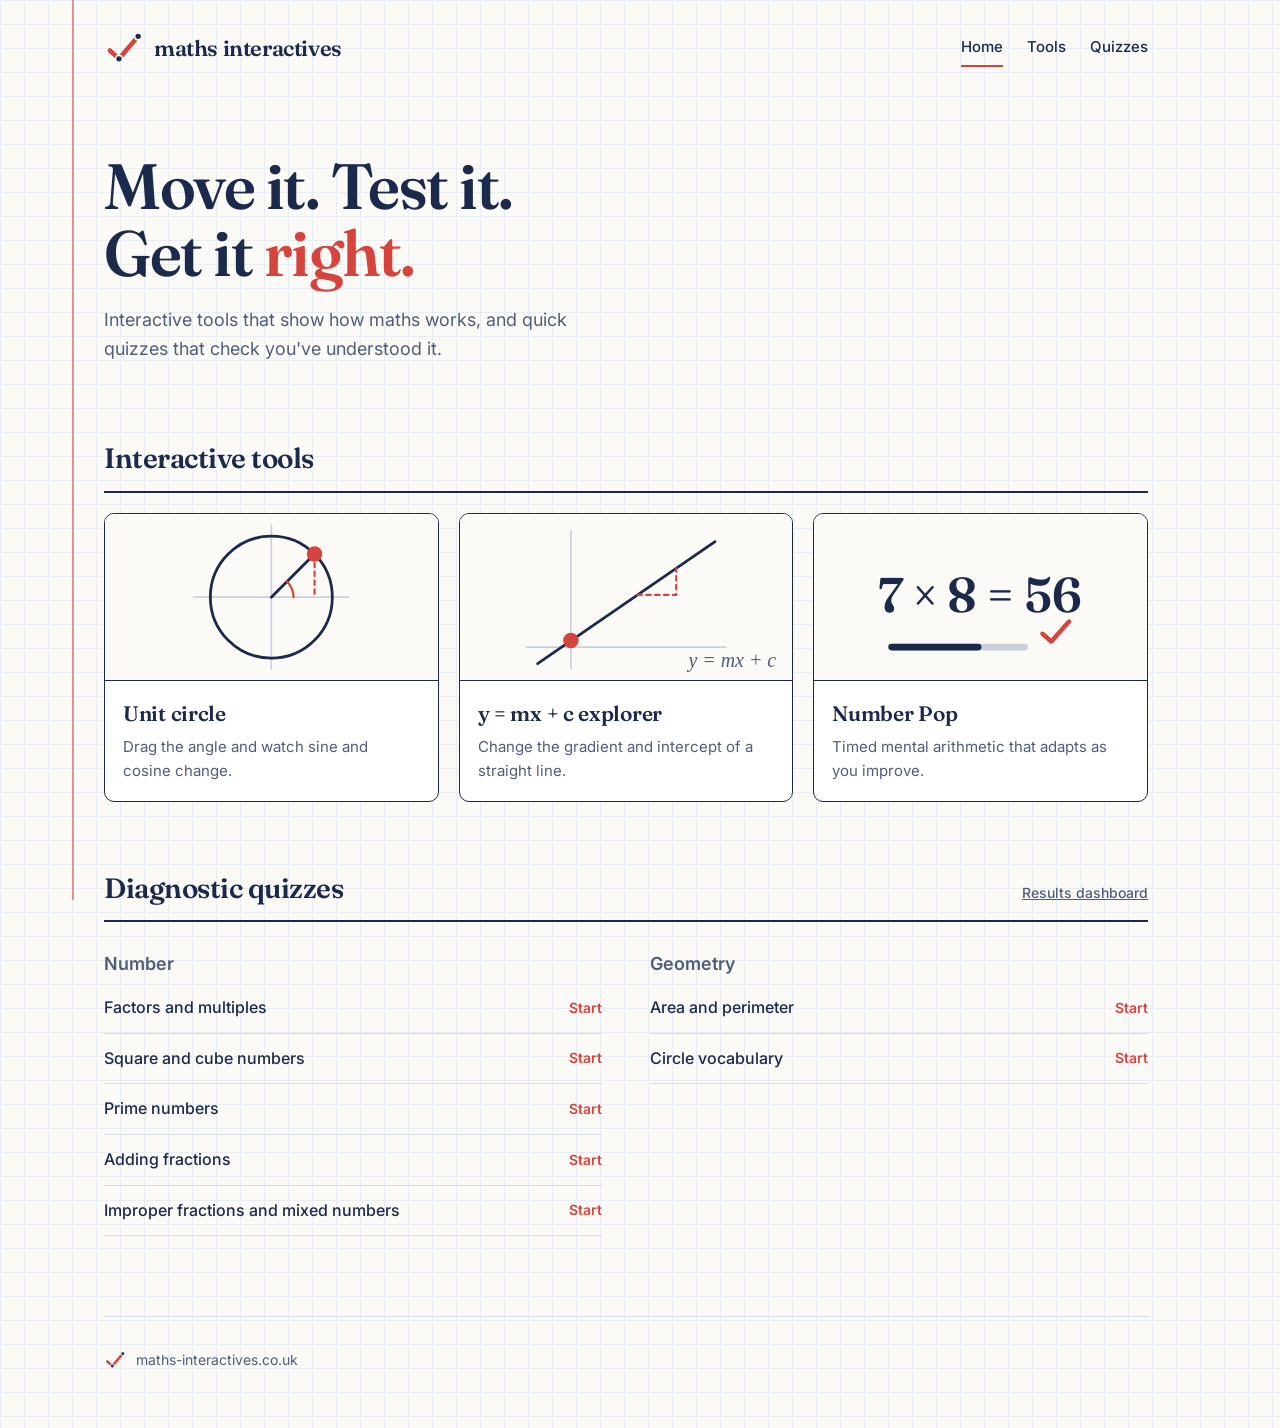
==== commit a1d83f74: "Restyle tools and quizzes in the Exercise book brand - Add assets/brand.css with shared tokens, head" ====
--- a/index.html
+++ b/index.html
@@ -7,94 +7,29 @@
   <meta name="description" content="Interactive maths tools and diagnostic quizzes for learning and teaching maths.">
   <title>Maths Interactives</title>
   <link rel="icon" href="assets/favicon.svg" type="image/svg+xml">
-  <link rel="preconnect" href="https://fonts.googleapis.com">
-  <link rel="preconnect" href="https://fonts.gstatic.com" crossorigin>
-  <link href="https://fonts.googleapis.com/css2?family=Fraunces:opsz,wght@9..144,500;9..144,600&family=Inter:wght@400;500;600&display=swap" rel="stylesheet">
+  <link rel="stylesheet" href="assets/brand.css">
   <style>
-    :root{
-      --paper:#FBFAF6; --grid:#E8ECF3; --ink:#1B2A4A; --ink-soft:#4F5D7A; --red:#D6453D;
-      --rule:#D5DCE8; --card:#FFFFFF;
-      --margin:72px; --serif:'Fraunces',Georgia,serif; --sans:'Inter',system-ui,sans-serif;
-    }
-    *{box-sizing:border-box}
-    body{
-      margin:0; color:var(--ink); font-family:var(--sans); font-size:16px; line-height:1.6;
-      background-color:var(--paper);
-      background-image:linear-gradient(var(--grid) 1px,transparent 1px),linear-gradient(90deg,var(--grid) 1px,transparent 1px);
-      background-size:24px 24px;
-      -webkit-font-smoothing:antialiased;
-    }
-    /* The red margin line of an exercise book */
-    body::before{content:"";position:fixed;top:0;bottom:0;left:var(--margin);width:2px;background:var(--red);opacity:.55;pointer-events:none}
-    a{color:inherit}
-    a:focus-visible{outline:3px solid var(--red);outline-offset:3px;border-radius:4px}
-    .skip{position:absolute;left:-999px;top:8px;background:var(--card);padding:8px 12px}.skip:focus{left:calc(var(--margin) + 16px)}
-    .page{max-width:1080px;padding:0 32px 0 calc(var(--margin) + 32px)}
-
-    header{display:flex;align-items:center;justify-content:space-between;gap:16px;padding:28px 0}
-    .brand{display:flex;align-items:center;gap:10px;text-decoration:none}
-    .brand img{width:40px;height:40px}
-    .brand span{font-family:var(--serif);font-weight:600;font-size:22px;letter-spacing:-.4px;white-space:nowrap;line-height:1}
-    nav{display:flex;gap:24px;font-weight:500;font-size:15px}
-    nav a{text-decoration:none;padding:6px 0;border-bottom:2px solid transparent}
-    nav a:hover{border-color:var(--red)}
-
     .intro{padding:56px 0 48px;max-width:640px}
     h1{font-family:var(--serif);font-weight:600;font-size:clamp(40px,6vw,64px);line-height:1.05;letter-spacing:-1.5px;margin:0 0 20px}
     h1 .tick{color:var(--red)}
     .intro p{font-size:18px;color:var(--ink-soft);margin:0;max-width:480px}
-
     section{padding:24px 0 40px}
-    .section-head{display:flex;align-items:baseline;justify-content:space-between;gap:16px;border-bottom:2px solid var(--ink);padding-bottom:10px;margin-bottom:20px}
-    h2{font-family:var(--serif);font-weight:600;font-size:28px;letter-spacing:-.5px;margin:0}
-    .section-head a{font-size:14px;font-weight:500;color:var(--ink-soft)}
-    .section-head a:hover{color:var(--red)}
-
-    .tools{display:grid;grid-template-columns:repeat(3,minmax(0,1fr));gap:20px}
-    .tool{display:flex;flex-direction:column;background:var(--card);border:1.5px solid var(--ink);border-radius:10px;text-decoration:none;overflow:hidden;transition:transform .15s,box-shadow .15s}
-    .tool:hover{transform:translate(-2px,-2px);box-shadow:4px 4px 0 var(--ink)}
-    .tool svg{display:block;width:100%;height:auto;border-bottom:1.5px solid var(--ink);background:var(--paper)}
-    .tool div{padding:16px 18px 18px}
-    h3{font-family:var(--serif);font-weight:600;font-size:21px;letter-spacing:-.3px;margin:0 0 4px}
-    .tool p{margin:0;font-size:15px;color:var(--ink-soft)}
-
     .topics{display:grid;grid-template-columns:repeat(2,minmax(0,1fr));gap:12px 48px}
-    .topic h3{font-size:18px;margin:8px 0 4px;color:var(--ink-soft);font-family:var(--sans);font-weight:600;letter-spacing:0;text-transform:none}
+    .topic h3{font-size:18px;margin:8px 0 4px;color:var(--ink-soft);font-weight:600}
     .topic ol{list-style:none;margin:0;padding:0}
     .topic a{display:flex;justify-content:space-between;align-items:center;gap:16px;padding:12px 0;border-bottom:1px solid var(--rule);text-decoration:none;font-weight:500}
     .topic a::after{content:"Start";flex-shrink:0;font-size:14px;color:var(--red);font-weight:600}
     .topic a:hover{color:var(--red)}
-
-    footer{display:flex;align-items:center;gap:10px;padding:32px 0 40px;margin-top:24px;border-top:1px solid var(--rule);font-size:14px;color:var(--ink-soft)}
-    footer img{width:22px;height:22px}
-
-    @media (max-width:860px){
-      .tools{grid-template-columns:1fr 1fr}
-      .topics{grid-template-columns:1fr}
-    }
-    @media (max-width:600px){
-      :root{--margin:20px}
-      .page{padding:0 16px 0 calc(var(--margin) + 16px)}
-      header{padding:20px 0}
-      .brand img{width:32px;height:32px}
-      .brand span{font-size:18px}
-      nav{gap:16px;font-size:14px}
-      .intro{padding:32px 0 28px}
-      .intro p{font-size:16px}
-      .tools{grid-template-columns:1fr}
-      .tool svg{height:120px}
-      h2{font-size:24px}
-    }
-    @media (max-width:340px){ .brand span{display:none} }
-    @media (prefers-reduced-motion:reduce){ .tool{transition:none} }
+    @media (max-width:860px){.topics{grid-template-columns:1fr}}
+    @media (max-width:600px){.intro{padding:32px 0 28px}.intro p{font-size:16px}}
   </style>
 </head>
 <body>
 <a class="skip" href="#main">Skip to content</a>
 <div class="page">
-  <header>
+  <header class="site-header">
     <a class="brand" href="./"><img src="assets/logo-mark.svg" alt=""><span>maths interactives</span></a>
-    <nav aria-label="Main"><a href="#tools">Tools</a><a href="#quizzes">Quizzes</a></nav>
+    <nav class="site-nav" aria-label="Main"><a href="./" aria-current="page">Home</a><a href="interactives/">Tools</a><a href="diagnostic-quizzes/">Quizzes</a></nav>
   </header>
 
   <main id="main">
@@ -145,7 +80,7 @@
     </section>
   </main>
 
-  <footer><img src="assets/logo-mark.svg" alt="">maths-interactives.co.uk</footer>
+  <footer class="site-footer"><img src="assets/logo-mark.svg" alt="">maths-interactives.co.uk</footer>
 </div>
 </body>
 </html>
--- a/assets/brand.css
+++ b/assets/brand.css
@@ -0,0 +1,98 @@
+/* Maths Interactives — shared "Exercise book" brand styles.
+   Every page links this file, then adds its own page-specific styles. */
+@import url('https://fonts.googleapis.com/css2?family=Fraunces:opsz,wght@9..144,500;9..144,600&family=Inter:wght@400;500;600;700&display=swap');
+
+:root{
+  --paper:#FBFAF6; --grid:#E8ECF3; --card:#FFFFFF;
+  --ink:#1B2A4A; --ink-soft:#4F5D7A; --ink-faint:#8A95AB; --rule:#D5DCE8; --wash:#F1F4F9;
+  --red:#D6453D; --red-dark:#B3352E; --red-wash:#FBEAE8;
+  --blue:#2B63C6; --blue-wash:#E8EFFB;
+  --gold:#C98A12; --gold-wash:#FBF1DC;
+  --green:#2F7D4F; --green-wash:#E5F2EA;
+  --margin:72px; --radius:10px;
+  --serif:'Fraunces',Georgia,serif; --sans:'Inter',system-ui,-apple-system,sans-serif;
+}
+*{box-sizing:border-box}
+html{-webkit-text-size-adjust:100%}
+body{
+  margin:0; min-height:100vh; color:var(--ink); font-family:var(--sans); font-size:16px; line-height:1.6;
+  background-color:var(--paper);
+  background-image:linear-gradient(var(--grid) 1px,transparent 1px),linear-gradient(90deg,var(--grid) 1px,transparent 1px);
+  background-size:24px 24px;
+  -webkit-font-smoothing:antialiased;
+}
+/* The red margin line of an exercise book */
+body::before{content:"";position:fixed;top:0;bottom:0;left:var(--margin);width:2px;background:var(--red);opacity:.55;pointer-events:none;z-index:0}
+a{color:inherit}
+button,input,select{font:inherit;color:inherit}
+:focus-visible{outline:3px solid var(--red);outline-offset:3px;border-radius:4px}
+.skip{position:absolute;left:-999px;top:8px;background:var(--card);padding:8px 12px;z-index:10}.skip:focus{left:calc(var(--margin) + 16px)}
+.sr-only{position:absolute;width:1px;height:1px;padding:0;margin:-1px;overflow:hidden;clip:rect(0,0,0,0);border:0}
+
+.page{position:relative;z-index:1;max-width:1180px;padding:0 32px 48px calc(var(--margin) + 32px)}
+
+/* Header */
+.site-header{display:flex;align-items:center;justify-content:space-between;gap:16px;padding:28px 0}
+.brand{display:flex;align-items:center;gap:10px;text-decoration:none}
+.brand img{width:40px;height:40px;display:block}
+.brand span{font-family:var(--serif);font-weight:600;font-size:22px;letter-spacing:-.4px;white-space:nowrap;line-height:1}
+.site-nav{display:flex;gap:24px;font-weight:500;font-size:15px}
+.site-nav a{text-decoration:none;padding:6px 0;border-bottom:2px solid transparent}
+.site-nav a:hover,.site-nav a[aria-current="page"]{border-color:var(--red)}
+
+/* Type */
+.page-title{font-family:var(--serif);font-weight:600;font-size:clamp(34px,5vw,52px);line-height:1.05;letter-spacing:-1.2px;margin:0 0 10px}
+.page-lede{font-size:18px;color:var(--ink-soft);margin:0 0 28px;max-width:600px}
+.serif{font-family:var(--serif)}
+.section-head{display:flex;align-items:baseline;justify-content:space-between;gap:16px;border-bottom:2px solid var(--ink);padding-bottom:10px;margin-bottom:20px}
+.section-head h2{font-family:var(--serif);font-weight:600;font-size:28px;letter-spacing:-.5px;margin:0}
+.section-head a{font-size:14px;font-weight:500;color:var(--ink-soft)}
+.section-head a:hover{color:var(--red)}
+.label{font-size:13px;font-weight:600;color:var(--ink-soft)}
+
+/* Surfaces */
+.card{background:var(--card);border:1.5px solid var(--ink);border-radius:var(--radius)}
+.panel{background:var(--card);border:1px solid var(--rule);border-radius:var(--radius)}
+
+/* Buttons */
+.btn{display:inline-flex;align-items:center;justify-content:center;gap:8px;min-height:44px;padding:10px 18px;border-radius:8px;border:1.5px solid var(--ink);background:var(--ink);color:#fff;font-weight:600;font-size:15px;text-decoration:none;cursor:pointer;transition:transform .12s,box-shadow .12s}
+.btn:hover{transform:translate(-1px,-1px);box-shadow:3px 3px 0 var(--red)}
+.btn:active{transform:none;box-shadow:none}
+.btn-secondary{background:var(--card);color:var(--ink)}
+.btn-secondary:hover{box-shadow:3px 3px 0 var(--ink)}
+.btn:disabled{opacity:.45;cursor:not-allowed;transform:none;box-shadow:none}
+
+/* Range sliders */
+input[type=range]{-webkit-appearance:none;appearance:none;width:100%;height:28px;background:transparent;cursor:pointer;margin:0}
+input[type=range]::-webkit-slider-runnable-track{height:4px;background:var(--ink);border-radius:2px}
+input[type=range]::-moz-range-track{height:4px;background:var(--ink);border-radius:2px}
+input[type=range]::-webkit-slider-thumb{-webkit-appearance:none;width:22px;height:22px;margin-top:-9px;border-radius:50%;background:var(--red);border:3px solid var(--card);box-shadow:0 0 0 1.5px var(--ink)}
+input[type=range]::-moz-range-thumb{width:16px;height:16px;border-radius:50%;background:var(--red);border:3px solid var(--card);box-shadow:0 0 0 1.5px var(--ink)}
+input[type=checkbox]{accent-color:var(--ink)}
+
+.site-footer{display:flex;align-items:center;gap:10px;padding:32px 0 8px;margin-top:40px;border-top:1px solid var(--rule);font-size:14px;color:var(--ink-soft)}
+.site-footer img{width:22px;height:22px}
+
+@media (max-width:600px){
+  :root{--margin:20px}
+  .page{padding:0 16px 32px calc(var(--margin) + 16px)}
+  .site-header{padding:20px 0;flex-wrap:wrap;row-gap:10px}
+  .brand img{width:32px;height:32px}
+  .brand span{font-size:18px}
+  .site-nav{gap:16px;font-size:14px}
+  .page-lede{font-size:16px}
+  .section-head h2{font-size:24px}
+}
+@media (max-width:340px){.brand span{display:none}}
+@media (prefers-reduced-motion:reduce){*,*::before,*::after{transition:none!important;animation:none!important}}
+
+/* Tool cards (homepage and tools page) */
+.tools{display:grid;grid-template-columns:repeat(3,minmax(0,1fr));gap:20px}
+.tool{display:flex;flex-direction:column;background:var(--card);border:1.5px solid var(--ink);border-radius:var(--radius);text-decoration:none;overflow:hidden;transition:transform .15s,box-shadow .15s}
+.tool:hover{transform:translate(-2px,-2px);box-shadow:4px 4px 0 var(--ink)}
+.tool svg{display:block;width:100%;height:auto;border-bottom:1.5px solid var(--ink);background:var(--paper)}
+.tool div{padding:16px 18px 18px}
+.tool h3{font-family:var(--serif);font-weight:600;font-size:21px;letter-spacing:-.3px;margin:0 0 4px}
+.tool p{margin:0;font-size:15px;color:var(--ink-soft)}
+@media (max-width:860px){.tools{grid-template-columns:1fr 1fr}}
+@media (max-width:600px){.tools{grid-template-columns:1fr}.tool svg{height:120px}}
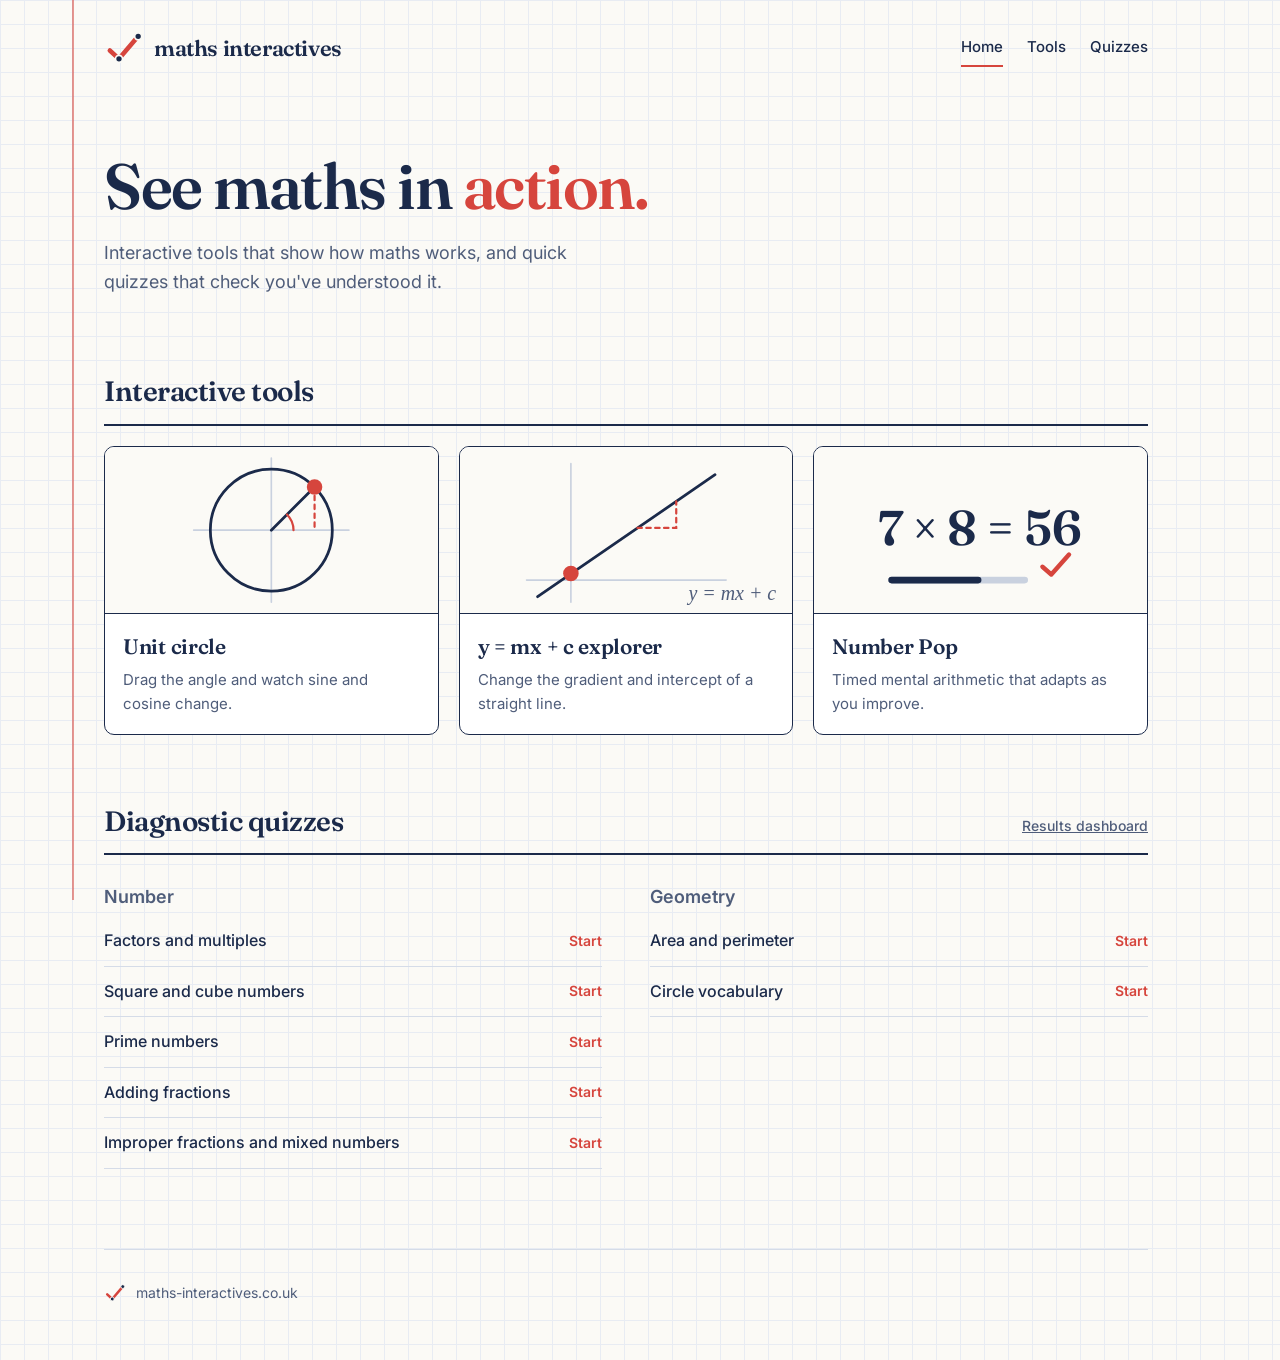
==== commit 5c1f3ee5: "Change homepage headline to "See maths in action." Co-Authored-By: Claude Opus 5.5 <noreply@anthropi" ====
--- a/index.html
+++ b/index.html
@@ -34,7 +34,7 @@
 
   <main id="main">
     <div class="intro">
-      <h1>Move it. Test it.<br>Get it <span class="tick">right.</span></h1>
+      <h1>See maths in <span class="tick">action.</span></h1>
       <p>Interactive tools that show how maths works, and quick quizzes that check you've understood it.</p>
     </div>
 
